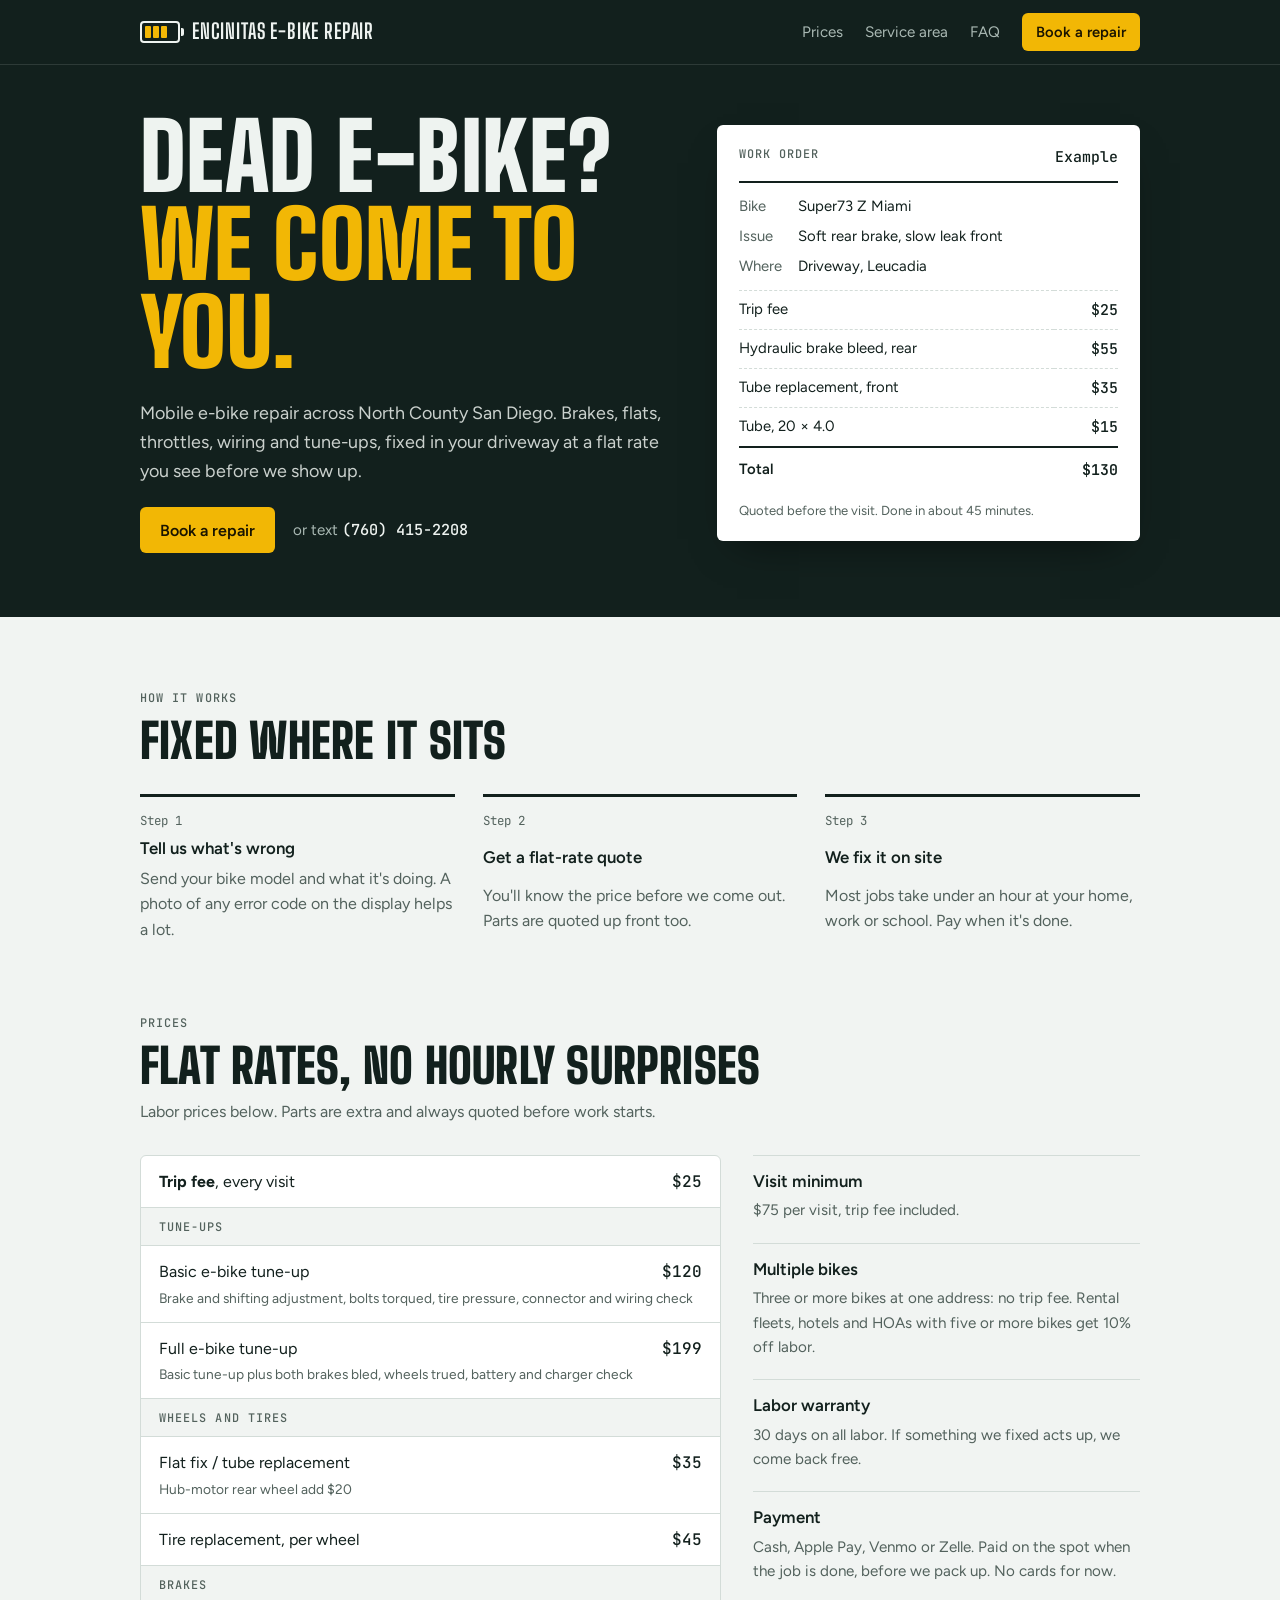
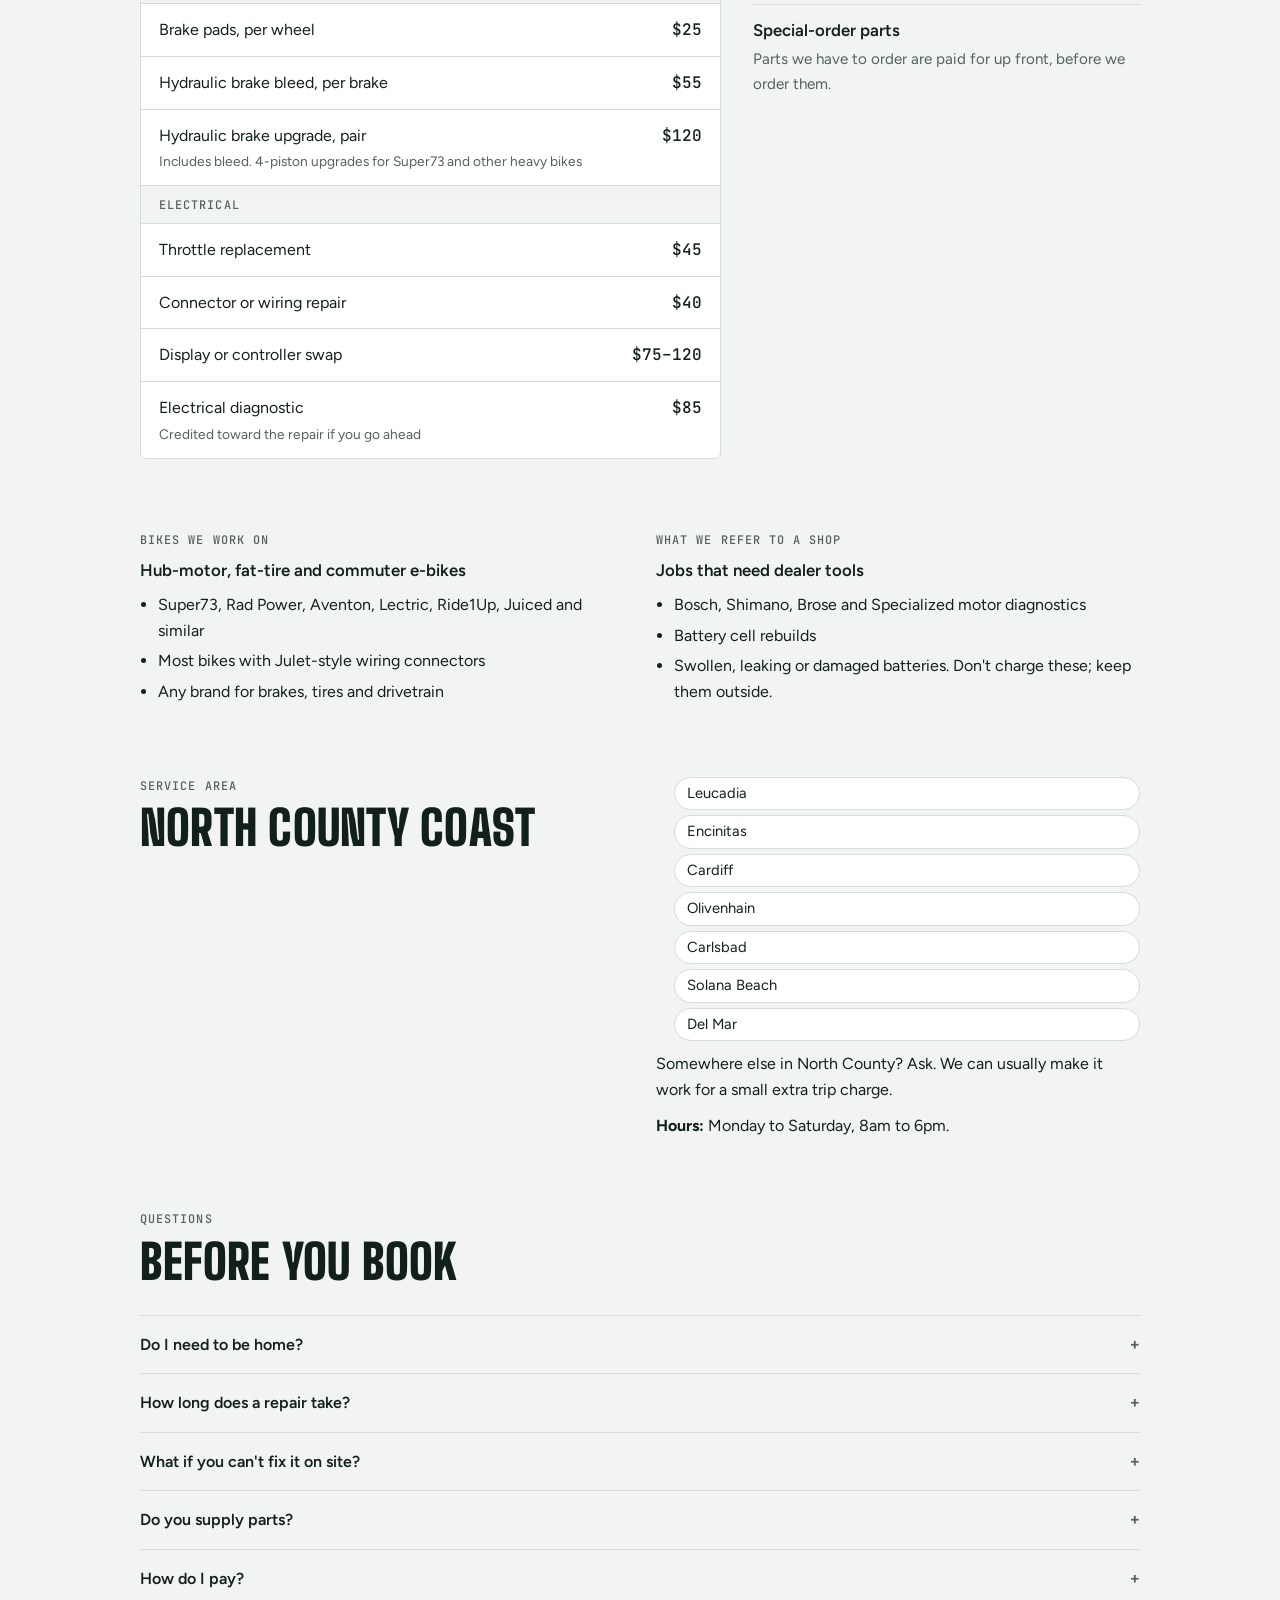
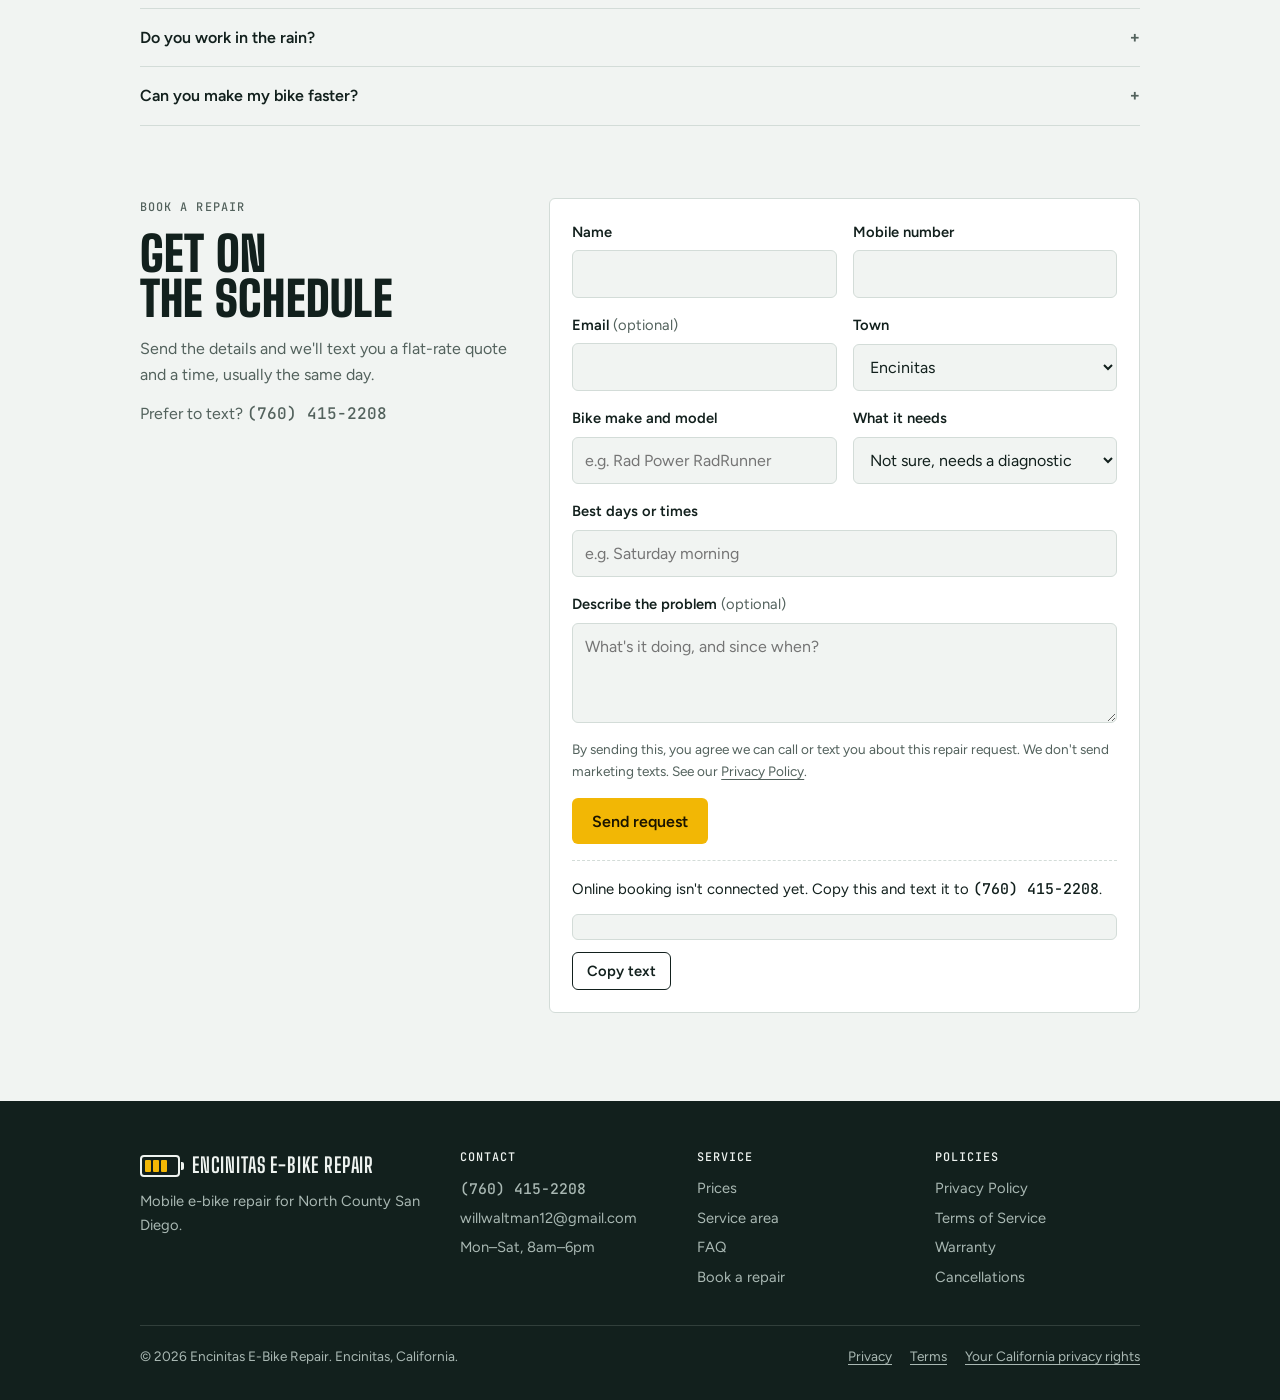
==== index.html @ 7c4ceeca "Add Encinitas E-Bike Repair website Static site: home page with prices, service area, FAQ and bookin" ====
<!doctype html>
<html lang="en">
<head>
<meta charset="utf-8">
<meta name="viewport" content="width=device-width, initial-scale=1, viewport-fit=cover">
<title>Encinitas E-Bike Repair</title>
<meta name="claude:viewport-fit-sides" content="cover">
<meta name="description" content="Mobile e-bike repair in Encinitas, Leucadia, Cardiff, Carlsbad and Solana Beach. Flat-rate brakes, flats, throttles, wiring and tune-ups done at your home.">
<meta property="og:title" content="Encinitas E-Bike Repair">
<meta property="og:description" content="Mobile e-bike repair in North County San Diego. We come to you.">
<meta property="og:type" content="website">
<link rel="icon" href="favicon.svg" type="image/svg+xml">
<link rel="preconnect" href="https://fonts.googleapis.com">
<link rel="preconnect" href="https://fonts.gstatic.com" crossorigin>
<link rel="stylesheet" href="https://fonts.googleapis.com/css2?family=Big+Shoulders+Display:wght@700;900&family=Figtree:wght@400;500;600&family=JetBrains+Mono:wght@500&display=swap">
<link rel="stylesheet" href="styles.css">
<script type="application/ld+json">
{
  "@context": "https://schema.org",
  "@type": "BicycleStore",
  "name": "Encinitas E-Bike Repair",
  "description": "Mobile e-bike repair service",
  "telephone": "+1-760-415-2208",
  "priceRange": "$$",
  "areaServed": ["Encinitas, CA", "Leucadia, CA", "Cardiff, CA", "Carlsbad, CA", "Solana Beach, CA"],
  "openingHours": "Mo-Sa 08:00-18:00"
}
</script>
</head>
<body>
<a class="skip" href="#main">Skip to content</a>

<header class="site-header">
  <div class="wrap">
    <a class="brand" href="index.html"><span class="batt" aria-hidden="true"><i></i><i></i><i></i><i class="off"></i></span>Encinitas E-Bike Repair</a>
    <nav class="nav" aria-label="Main">
      <a href="#prices">Prices</a>
      <a href="#area">Service area</a>
      <a href="#faq">FAQ</a>
      <a class="btn small" href="#book">Book a repair</a>
    </nav>
  </div>
</header>

<main id="main">
  <div class="hero">
    <div class="wrap">
      <div class="hero-copy">
        <h1>Dead e-bike?<br><span>We come to you.</span></h1>
        <p class="lede">Mobile e-bike repair across North County San Diego. Brakes, flats, throttles, wiring and tune-ups, fixed in your driveway at a flat rate you see before we show up.</p>
        <div class="cta-row">
          <a class="btn" href="#book">Book a repair</a>
          <span class="alt">or text <span class="num">(760) 415-2208</span></span>
        </div>
      </div>
      <aside class="ticket" aria-label="Example quote">
        <div class="ticket-head"><span class="eyebrow">Work order</span><span class="num">Example</span></div>
        <dl>
          <dt>Bike</dt><dd>Super73 Z Miami</dd>
          <dt>Issue</dt><dd>Soft rear brake, slow leak front</dd>
          <dt>Where</dt><dd>Driveway, Leucadia</dd>
        </dl>
        <table>
          <tr><td>Trip fee</td><td class="num">$25</td></tr>
          <tr><td>Hydraulic brake bleed, rear</td><td class="num">$55</td></tr>
          <tr><td>Tube replacement, front</td><td class="num">$35</td></tr>
          <tr><td>Tube, 20 × 4.0</td><td class="num">$15</td></tr>
          <tr class="total"><td>Total</td><td class="num">$130</td></tr>
        </table>
        <p class="stamp">Quoted before the visit. Done in about 45 minutes.</p>
      </aside>
    </div>
  </div>

  <section id="how">
    <div class="wrap">
      <div class="section-head"><span class="eyebrow">How it works</span><h2>Fixed where it sits</h2></div>
      <ol class="steps">
        <li><h3>Tell us what's wrong</h3><p>Send your bike model and what it's doing. A photo of any error code on the display helps a lot.</p></li>
        <li><h3>Get a flat-rate quote</h3><p>You'll know the price before we come out. Parts are quoted up front too.</p></li>
        <li><h3>We fix it on site</h3><p>Most jobs take under an hour at your home, work or school. Pay when it's done.</p></li>
      </ol>
    </div>
  </section>

  <section id="prices">
    <div class="wrap">
      <div class="section-head"><span class="eyebrow">Prices</span><h2>Flat rates, no hourly surprises</h2><p>Labor prices below. Parts are extra and always quoted before work starts.</p></div>
      <div class="prices">
        <div class="board">
          <div class="board-row"><span><strong>Trip fee</strong>, every visit</span><span class="num">$25</span></div>
          <div class="board-group eyebrow">Tune-ups</div>
          <div class="board-row"><span>Basic e-bike tune-up</span><span class="num">$120</span><small>Brake and shifting adjustment, bolts torqued, tire pressure, connector and wiring check</small></div>
          <div class="board-row"><span>Full e-bike tune-up</span><span class="num">$199</span><small>Basic tune-up plus both brakes bled, wheels trued, battery and charger check</small></div>
          <div class="board-group eyebrow">Wheels and tires</div>
          <div class="board-row"><span>Flat fix / tube replacement</span><span class="num">$35</span><small>Hub-motor rear wheel add $20</small></div>
          <div class="board-row"><span>Tire replacement, per wheel</span><span class="num">$45</span></div>
          <div class="board-group eyebrow">Brakes</div>
          <div class="board-row"><span>Brake pads, per wheel</span><span class="num">$25</span></div>
          <div class="board-row"><span>Hydraulic brake bleed, per brake</span><span class="num">$55</span></div>
          <div class="board-row"><span>Hydraulic brake upgrade, pair</span><span class="num">$120</span><small>Includes bleed. 4-piston upgrades for Super73 and other heavy bikes</small></div>
          <div class="board-group eyebrow">Electrical</div>
          <div class="board-row"><span>Throttle replacement</span><span class="num">$45</span></div>
          <div class="board-row"><span>Connector or wiring repair</span><span class="num">$40</span></div>
          <div class="board-row"><span>Display or controller swap</span><span class="num">$75–120</span></div>
          <div class="board-row"><span>Electrical diagnostic</span><span class="num">$85</span><small>Credited toward the repair if you go ahead</small></div>
        </div>
        <div class="side-notes">
          <div class="note-block"><h3>Visit minimum</h3><p>$75 per visit, trip fee included.</p></div>
          <div class="note-block"><h3>Multiple bikes</h3><p>Three or more bikes at one address: no trip fee. Rental fleets, hotels and HOAs with five or more bikes get 10% off labor.</p></div>
          <div class="note-block"><h3>Labor warranty</h3><p>30 days on all labor. If something we fixed acts up, we come back free.</p></div>
          <div class="note-block"><h3>Payment</h3><p>Cash, Apple Pay, Venmo or Zelle. Paid on the spot when the job is done, before we pack up. No cards for now.</p></div>
          <div class="note-block"><h3>Special-order parts</h3><p>Parts we have to order are paid for up front, before we order them.</p></div>
        </div>
      </div>
    </div>
  </section>

  <section id="bikes">
    <div class="wrap cols">
      <div>
        <span class="eyebrow">Bikes we work on</span>
        <h3>Hub-motor, fat-tire and commuter e-bikes</h3>
        <ul>
          <li>Super73, Rad Power, Aventon, Lectric, Ride1Up, Juiced and similar</li>
          <li>Most bikes with Julet-style wiring connectors</li>
          <li>Any brand for brakes, tires and drivetrain</li>
        </ul>
      </div>
      <div>
        <span class="eyebrow">What we refer to a shop</span>
        <h3>Jobs that need dealer tools</h3>
        <ul>
          <li>Bosch, Shimano, Brose and Specialized motor diagnostics</li>
          <li>Battery cell rebuilds</li>
          <li>Swollen, leaking or damaged batteries. Don't charge these; keep them outside.</li>
        </ul>
      </div>
    </div>
  </section>

  <section id="area">
    <div class="wrap cols">
      <div>
        <span class="eyebrow">Service area</span>
        <h2>North County coast</h2>
      </div>
      <div>
        <ul class="towns">
          <li>Leucadia</li><li>Encinitas</li><li>Cardiff</li><li>Olivenhain</li><li>Carlsbad</li><li>Solana Beach</li><li>Del Mar</li>
        </ul>
        <p>Somewhere else in North County? Ask. We can usually make it work for a small extra trip charge.</p>
        <p><strong>Hours:</strong> Monday to Saturday, 8am to 6pm.</p>
      </div>
    </div>
  </section>

  <section id="faq">
    <div class="wrap">
      <div class="section-head"><span class="eyebrow">Questions</span><h2>Before you book</h2></div>
      <div class="faq">
        <details><summary>Do I need to be home?</summary><p>Not always. If the bike is somewhere we can reach, like a driveway or side yard, and you've approved the quote, we can do the work and text you when it's done. Unattended repairs are paid up front by Apple Pay, Venmo or Zelle.</p></details>
        <details><summary>How long does a repair take?</summary><p>Most flats, brake jobs and throttle swaps take 20 to 60 minutes. A full tune-up takes about 90 minutes.</p></details>
        <details><summary>What if you can't fix it on site?</summary><p>If a job needs dealer software or a part we don't carry, we'll tell you before charging for labor, and point you to a shop that can help. You'd only pay the trip fee and any diagnostic you approved.</p></details>
        <details><summary>Do you supply parts?</summary><p>Yes. We carry common tubes, pads, throttles, connectors and chains. For anything else we order it, quote it first, and come back to install it.</p></details>
        <details><summary>How do I pay?</summary><p>Cash, Apple Pay, Venmo or Zelle. We don't take credit or debit cards yet. You pay when the job is done and you've seen the bike working. If you won't be home, you pay up front by Apple Pay, Venmo or Zelle.</p></details>
        <details><summary>Do you work in the rain?</summary><p>We need a dry, covered spot like a garage or carport to work on electrical parts. If there isn't one, we'll reschedule at no charge.</p></details>
        <details><summary>Can you make my bike faster?</summary><p>We don't remove speed limiters or set up bikes to go past California's legal e-bike class limits for street riding.</p></details>
      </div>
    </div>
  </section>

  <section id="book">
    <div class="wrap book">
      <div class="book-info">
        <span class="eyebrow">Book a repair</span>
        <h2>Get on the schedule</h2>
        <p>Send the details and we'll text you a flat-rate quote and a time, usually the same day.</p>
        <p>Prefer to text? <span class="num">(760) 415-2208</span></p>
      </div>
      <form id="booking" novalidate>
        <div class="row">
          <div class="field"><label for="name">Name</label><input id="name" name="name" autocomplete="name" required></div>
          <div class="field"><label for="phone">Mobile number</label><input id="phone" name="phone" type="tel" autocomplete="tel" inputmode="tel" required></div>
        </div>
        <div class="row">
          <div class="field"><label for="email">Email <span class="opt">(optional)</span></label><input id="email" name="email" type="email" autocomplete="email"></div>
          <div class="field"><label for="town">Town</label>
            <select id="town" name="town"><option>Leucadia</option><option selected>Encinitas</option><option>Cardiff</option><option>Olivenhain</option><option>Carlsbad</option><option>Solana Beach</option><option>Del Mar</option><option>Somewhere else</option></select>
          </div>
        </div>
        <div class="row">
          <div class="field"><label for="bike">Bike make and model</label><input id="bike" name="bike" placeholder="e.g. Rad Power RadRunner" required></div>
          <div class="field"><label for="job">What it needs</label>
            <select id="job" name="job"><option>Not sure, needs a diagnostic</option><option>Flat tire</option><option>Brakes</option><option>Throttle or display</option><option>Won't power on</option><option>Tune-up</option><option>Brake upgrade</option><option>Something else</option></select>
          </div>
        </div>
        <div class="field"><label for="when">Best days or times</label><input id="when" name="when" placeholder="e.g. Saturday morning"></div>
        <div class="field"><label for="details">Describe the problem <span class="opt">(optional)</span></label><textarea id="details" name="details" placeholder="What's it doing, and since when?"></textarea></div>
        <div class="hp" aria-hidden="true"><label for="company">Leave this empty</label><input id="company" name="_gotcha" tabindex="-1" autocomplete="off"></div>
        <p class="consent">By sending this, you agree we can call or text you about this repair request. We don't send marketing texts. See our <a href="privacy.html">Privacy Policy</a>.</p>
        <p class="form-msg" id="form-msg" role="status" hidden></p>
        <div><button class="btn" type="submit" id="submit">Send request</button></div>
        <div class="fallback" id="fallback" hidden>
          <p class="form-msg">Online booking isn't connected yet. Copy this and text it to <span class="num">(760) 415-2208</span>.</p>
          <pre id="fallback-text"></pre>
          <div><button class="btn ghost small" type="button" id="copy">Copy text</button> <span class="form-msg ok" id="copied" hidden>Copied</span></div>
        </div>
      </form>
    </div>
  </section>
</main>

<footer class="site-footer">
  <div class="wrap">
    <div class="foot-grid">
      <div>
        <a class="brand" href="index.html"><span class="batt" aria-hidden="true"><i></i><i></i><i></i><i class="off"></i></span>Encinitas E-Bike Repair</a>
        <p>Mobile e-bike repair for North County San Diego.</p>
      </div>
      <div>
        <h4>Contact</h4>
        <ul>
          <li class="num">(760) 415-2208</li>
          <li>willwaltman12@gmail.com</li>
          <li>Mon–Sat, 8am–6pm</li>
        </ul>
      </div>
      <div>
        <h4>Service</h4>
        <ul>
          <li><a href="#prices">Prices</a></li>
          <li><a href="#area">Service area</a></li>
          <li><a href="#faq">FAQ</a></li>
          <li><a href="#book">Book a repair</a></li>
        </ul>
      </div>
      <div>
        <h4>Policies</h4>
        <ul>
          <li><a href="privacy.html">Privacy Policy</a></li>
          <li><a href="terms.html">Terms of Service</a></li>
          <li><a href="terms.html#warranty">Warranty</a></li>
          <li><a href="terms.html#cancellations">Cancellations</a></li>
        </ul>
      </div>
    </div>
    <div class="legal-bar">
      <span>© <span id="year">2026</span> Encinitas E-Bike Repair. Encinitas, California.</span>
      <nav aria-label="Legal"><a href="privacy.html">Privacy</a><a href="terms.html">Terms</a><a href="privacy.html#ccpa">Your California privacy rights</a></nav>
    </div>
  </div>
</footer>

<script src="script.js"></script>
</body>
</html>
---- styles.css ----
/* Encinitas E-Bike Repair — site styles
   Layout: single 1040px column; dark header/hero band, then light content sections; legal pages reuse .prose. */
:root {
  --bg: #f1f4f2;
  --surface: #ffffff;
  --ink: #12201d;
  --muted: #53625d;
  --line: #d3dcd8;
  --band: #12201d;
  --band-ink: #eef3f0;
  --band-muted: #a9b8b3;
  --charge: #f2b705;
  --charge-ink: #1a1400;
  --good: #2f8a5b;
  --bad: #b3361f;
  --display: "Big Shoulders Display", "Arial Narrow", Impact, sans-serif;
  --body: "Figtree", system-ui, -apple-system, "Segoe UI", sans-serif;
  --mono: "JetBrains Mono", ui-monospace, Menlo, Consolas, monospace;
  --radius: 6px;
  color-scheme: light;
}
@media (prefers-color-scheme: dark) {
  :root:not([data-theme="light"]) {
    --bg: #0e1715; --surface: #15211e; --ink: #e6eeea; --muted: #9aaba5; --line: #263532;
    --band: #0a110f; --band-ink: #eef3f0; --band-muted: #8fa29c;
    --charge: #f5c228; --charge-ink: #1a1400; --good: #4fb47f; --bad: #e0765f;
    color-scheme: dark;
  }
}
:root[data-theme="dark"] {
  --bg: #0e1715; --surface: #15211e; --ink: #e6eeea; --muted: #9aaba5; --line: #263532;
  --band: #0a110f; --band-ink: #eef3f0; --band-muted: #8fa29c;
  --charge: #f5c228; --charge-ink: #1a1400; --good: #4fb47f; --bad: #e0765f;
  color-scheme: dark;
}

*, *::before, *::after { box-sizing: border-box; }
html { scroll-behavior: smooth; }
body { margin: 0; background: var(--bg); color: var(--ink); font-family: var(--body); font-size: 16px; line-height: 1.6; -webkit-font-smoothing: antialiased; }
img, svg { max-width: 100%; }
a { color: inherit; text-underline-offset: 3px; }
:focus-visible { outline: 3px solid var(--charge); outline-offset: 2px; }
.wrap { max-width: 1040px; margin: 0 auto; padding-left: max(20px, env(safe-area-inset-left, 0px)); padding-right: max(20px, env(safe-area-inset-right, 0px)); }
.skip { position: absolute; left: -999px; top: 8px; background: var(--charge); color: var(--charge-ink); padding: 8px 12px; z-index: 50; }
.skip:focus { left: 12px; }

h1, h2 { font-family: var(--display); font-weight: 900; text-transform: uppercase; letter-spacing: 0.005em; line-height: 0.95; text-wrap: balance; margin: 0; }
h2 { font-size: clamp(2.1rem, 5.5vw, 3rem); }
h3 { margin: 0; font-size: 1.05rem; font-weight: 600; line-height: 1.35; }
p { margin: 0; }
.eyebrow { font-family: var(--mono); font-size: 0.74rem; font-weight: 500; letter-spacing: 0.09em; text-transform: uppercase; color: var(--muted); }
.num { font-family: var(--mono); font-variant-numeric: tabular-nums; font-weight: 500; }

/* Header */
body::before { content: ""; position: fixed; inset: 0 0 auto; height: env(safe-area-inset-top, 0px); z-index: 30; background: var(--band); }
.site-header { position: sticky; top: env(safe-area-inset-top, 0px); z-index: 20; background: var(--band); color: var(--band-ink); border-bottom: 1px solid color-mix(in srgb, var(--band-ink) 12%, transparent); }
.site-header .wrap { display: flex; align-items: center; justify-content: space-between; gap: 16px; min-height: 64px; }
.brand { display: inline-flex; align-items: center; gap: 12px; font-family: var(--display); font-weight: 700; font-size: 1.3rem; text-transform: uppercase; letter-spacing: 0.04em; text-decoration: none; white-space: nowrap; }
.batt { display: inline-flex; gap: 2px; padding: 3px; border: 2px solid currentColor; border-radius: 4px; position: relative; }
.batt::after { content: ""; position: absolute; right: -6px; top: 50%; width: 3px; height: 8px; transform: translateY(-50%); background: currentColor; border-radius: 0 2px 2px 0; }
.batt i { width: 6px; height: 12px; background: var(--charge); border-radius: 1px; }
.batt i.off { background: transparent; }
.nav { display: flex; align-items: center; gap: 22px; font-size: 0.95rem; }
.nav a { text-decoration: none; color: var(--band-muted); }
.nav a:hover { color: var(--band-ink); }
.nav .btn { color: var(--charge-ink); }
@media (max-width: 720px) { .nav a:not(.btn) { display: none; } }
/* Longer business name: shrink the header on narrow phones so brand and button share one row */
@media (max-width: 420px) { .brand { font-size: 1.1rem; gap: 10px; } }
@media (max-width: 360px) { .site-header .wrap { gap: 10px; padding-left: max(16px, env(safe-area-inset-left, 0px)); padding-right: max(16px, env(safe-area-inset-right, 0px)); } .brand { font-size: 1rem; } .nav .btn.small { padding: 0 10px; font-size: 0.85rem; } }

.btn { display: inline-flex; align-items: center; justify-content: center; gap: 8px; min-height: 46px; padding: 0 20px; border: 0; border-radius: var(--radius); background: var(--charge); color: var(--charge-ink); font: 600 1rem var(--body); text-decoration: none; cursor: pointer; white-space: nowrap; }
.btn:hover { filter: brightness(1.06); }
.btn.small { min-height: 38px; padding: 0 14px; font-size: 0.92rem; }
.btn.ghost { background: transparent; color: inherit; border: 1.5px solid currentColor; }
.btn[disabled] { opacity: 0.6; cursor: progress; }

/* Hero */
.hero { background: var(--band); color: var(--band-ink); }
.hero .wrap { padding-block: 48px 64px; display: grid; grid-template-columns: minmax(0, 1.25fr) minmax(0, 1fr); gap: 48px; align-items: center; }
@media (max-width: 860px) { .hero .wrap { grid-template-columns: 1fr; gap: 36px; } }
.hero-copy { display: grid; gap: 22px; min-width: 0; }
.hero h1 { font-size: clamp(3rem, 9vw, 5.8rem); }
.hero h1 span { color: var(--charge); }
.lede { font-size: 1.12rem; max-width: 33em; color: color-mix(in srgb, var(--band-ink) 84%, transparent); }
.cta-row { display: flex; flex-wrap: wrap; align-items: center; gap: 12px 18px; }
.hero .alt { color: var(--band-muted); font-size: 0.95rem; }
.hero .alt .num { color: var(--band-ink); }

/* Work order (hero sample quote) */
.ticket { background: var(--surface); color: var(--ink); border-radius: var(--radius); padding: 20px 22px; font-size: 0.93rem; box-shadow: 0 18px 40px -20px rgba(0,0,0,0.6); min-width: 0; }
.ticket-head { display: flex; justify-content: space-between; gap: 12px; padding-bottom: 12px; border-bottom: 2px solid var(--ink); }
.ticket dl { margin: 12px 0; display: grid; grid-template-columns: auto 1fr; gap: 6px 16px; }
.ticket dt { color: var(--muted); }
.ticket dd { margin: 0; }
.ticket table { width: 100%; border-collapse: collapse; }
.ticket td { padding: 7px 0; border-top: 1px dashed var(--line); }
.ticket td:last-child { text-align: right; }
.ticket tr.total td { border-top: 2px solid var(--ink); font-weight: 600; padding-top: 10px; }
.ticket .stamp { margin-top: 12px; color: var(--muted); font-size: 0.82rem; }

/* Sections */
section { padding-block: 72px 0; scroll-margin-top: 72px; }
.section-head { display: grid; gap: 10px; margin-bottom: 30px; max-width: 46em; }
.section-head p { color: var(--muted); }

.steps { list-style: none; margin: 0; padding: 0; display: grid; grid-template-columns: repeat(3, minmax(0, 1fr)); gap: 28px; counter-reset: step; }
@media (max-width: 760px) { .steps { grid-template-columns: 1fr; } }
.steps li { display: grid; gap: 6px; border-top: 3px solid var(--ink); padding-top: 14px; counter-increment: step; }
.steps li::before { content: "Step " counter(step); font-family: var(--mono); font-size: 0.78rem; color: var(--muted); }
.steps p { color: var(--muted); }

/* Price board */
.prices { display: grid; grid-template-columns: minmax(0, 1.5fr) minmax(0, 1fr); gap: 32px; align-items: start; }
@media (max-width: 860px) { .prices { grid-template-columns: 1fr; } }
.board { background: var(--surface); border: 1px solid var(--line); border-radius: var(--radius); }
.board-row { display: grid; grid-template-columns: 1fr auto; gap: 2px 16px; padding: 13px 18px; border-bottom: 1px solid var(--line); }
.board-row:last-child { border-bottom: 0; }
.board-row .num { text-align: right; white-space: nowrap; }
.board-row small { grid-column: 1 / -1; color: var(--muted); font-size: 0.86rem; }
.board-group { padding: 10px 18px 8px; border-bottom: 1px solid var(--line); background: var(--bg); }
.side-notes { display: grid; gap: 20px; }
.note-block { display: grid; gap: 6px; padding-top: 14px; border-top: 1px solid var(--line); }
.note-block p, .note-block li { color: var(--muted); font-size: 0.95rem; }
.note-block ul { margin: 0; padding-left: 1.1em; display: grid; gap: 4px; }

.cols { display: grid; grid-template-columns: repeat(2, minmax(0, 1fr)); gap: 32px; }
@media (max-width: 760px) { .cols { grid-template-columns: 1fr; } }
.cols > div { display: grid; gap: 10px; align-content: start; min-width: 0; }
.cols ul { margin: 0; padding-left: 1.1em; display: grid; gap: 5px; }
.towns { display: flex; flex-wrap: wrap; gap: 8px; list-style: none; padding: 0; margin: 0; }
.towns li { padding: 4px 12px; border: 1px solid var(--line); border-radius: 99px; font-size: 0.92rem; background: var(--surface); }

/* FAQ */
.faq { border-top: 1px solid var(--line); }
.faq details { border-bottom: 1px solid var(--line); }
.faq summary { cursor: pointer; list-style: none; padding: 16px 0; font-weight: 600; display: flex; justify-content: space-between; gap: 16px; }
.faq summary::-webkit-details-marker { display: none; }
.faq summary::after { content: "+"; font-family: var(--mono); color: var(--muted); }
.faq details[open] summary::after { content: "–"; }
.faq details p { padding: 0 0 18px; color: var(--muted); max-width: 46em; }

/* Booking form */
.book { display: grid; grid-template-columns: minmax(0, 1fr) minmax(0, 1.6fr); gap: 40px; align-items: start; }
@media (max-width: 860px) { .book { grid-template-columns: 1fr; } }
.book-info { display: grid; gap: 14px; }
.book-info p { color: var(--muted); }
form { display: grid; gap: 16px; background: var(--surface); border: 1px solid var(--line); border-radius: var(--radius); padding: 22px; min-width: 0; }
.row { display: grid; grid-template-columns: repeat(2, minmax(0, 1fr)); gap: 16px; }
@media (max-width: 560px) { .row { grid-template-columns: 1fr; } }
.field { display: grid; gap: 6px; min-width: 0; }
label { font-weight: 600; font-size: 0.92rem; }
.opt { font-weight: 400; color: var(--muted); }
input, select, textarea { width: 100%; font: inherit; color: var(--ink); background: var(--bg); border: 1px solid var(--line); border-radius: var(--radius); padding: 10px 12px; min-height: 46px; }
textarea { min-height: 100px; resize: vertical; }
input:focus, select:focus, textarea:focus { border-color: var(--ink); outline: none; box-shadow: 0 0 0 3px color-mix(in srgb, var(--charge) 55%, transparent); }
.hp { position: absolute; left: -9999px; width: 1px; height: 1px; overflow: hidden; }
.consent { font-size: 0.85rem; color: var(--muted); }
.form-msg { font-size: 0.93rem; }
.form-msg.err { color: var(--bad); }
.form-msg.ok { color: var(--good); font-weight: 600; }
.fallback { display: grid; gap: 12px; border-top: 1px dashed var(--line); padding-top: 16px; }
.fallback pre { margin: 0; white-space: pre-wrap; word-break: break-word; font: 0.88rem/1.5 var(--mono); background: var(--bg); border: 1px solid var(--line); border-radius: var(--radius); padding: 12px; }

/* Footer */
.site-footer { margin-top: 88px; background: var(--band); color: var(--band-muted); font-size: 0.92rem; }
.site-footer .wrap { padding-block: 48px 32px; display: grid; gap: 36px; }
.foot-grid { display: grid; grid-template-columns: 1.4fr repeat(3, minmax(0, 1fr)); gap: 32px; }
@media (max-width: 860px) { .foot-grid { grid-template-columns: repeat(2, minmax(0, 1fr)); } }
@media (max-width: 480px) { .foot-grid { grid-template-columns: 1fr; } }
.foot-grid > div { display: grid; gap: 8px; align-content: start; min-width: 0; }
.foot-grid h4 { margin: 0 0 4px; font: 500 0.74rem var(--mono); letter-spacing: 0.09em; text-transform: uppercase; color: var(--band-ink); }
.foot-grid ul { list-style: none; margin: 0; padding: 0; display: grid; gap: 6px; }
.foot-grid a { text-decoration: none; }
.foot-grid a:hover { color: var(--band-ink); text-decoration: underline; }
.site-footer .brand { color: var(--band-ink); }
.legal-bar { display: flex; flex-wrap: wrap; justify-content: space-between; gap: 10px 24px; padding-top: 20px; border-top: 1px solid color-mix(in srgb, var(--band-ink) 14%, transparent); font-size: 0.85rem; }
.legal-bar nav { display: flex; flex-wrap: wrap; gap: 6px 18px; }

/* Legal pages */
.prose { max-width: 44em; padding-block: 48px 0; }
.prose h1 { font-size: clamp(2.4rem, 7vw, 3.6rem); margin-bottom: 10px; }
.prose .updated { color: var(--muted); font-size: 0.92rem; margin-bottom: 28px; }
.prose h2 { font-family: var(--body); text-transform: none; font-size: 1.2rem; font-weight: 600; line-height: 1.3; margin: 32px 0 10px; }
.prose p, .prose li { color: color-mix(in srgb, var(--ink) 86%, var(--muted)); }
.prose p + p { margin-top: 12px; }
.prose ul { padding-left: 1.2em; display: grid; gap: 6px; margin: 10px 0; }
.prose table { width: 100%; border-collapse: collapse; margin: 12px 0; font-size: 0.94rem; }
.prose th, .prose td { text-align: left; padding: 9px 10px; border-bottom: 1px solid var(--line); vertical-align: top; }
.prose th { font-weight: 600; }
.table-scroll { overflow-x: auto; }
.back { display: inline-block; margin-top: 8px; font-size: 0.92rem; color: var(--muted); }

@media (prefers-reduced-motion: reduce) { html { scroll-behavior: auto; } * { transition: none !important; animation: none !important; } }
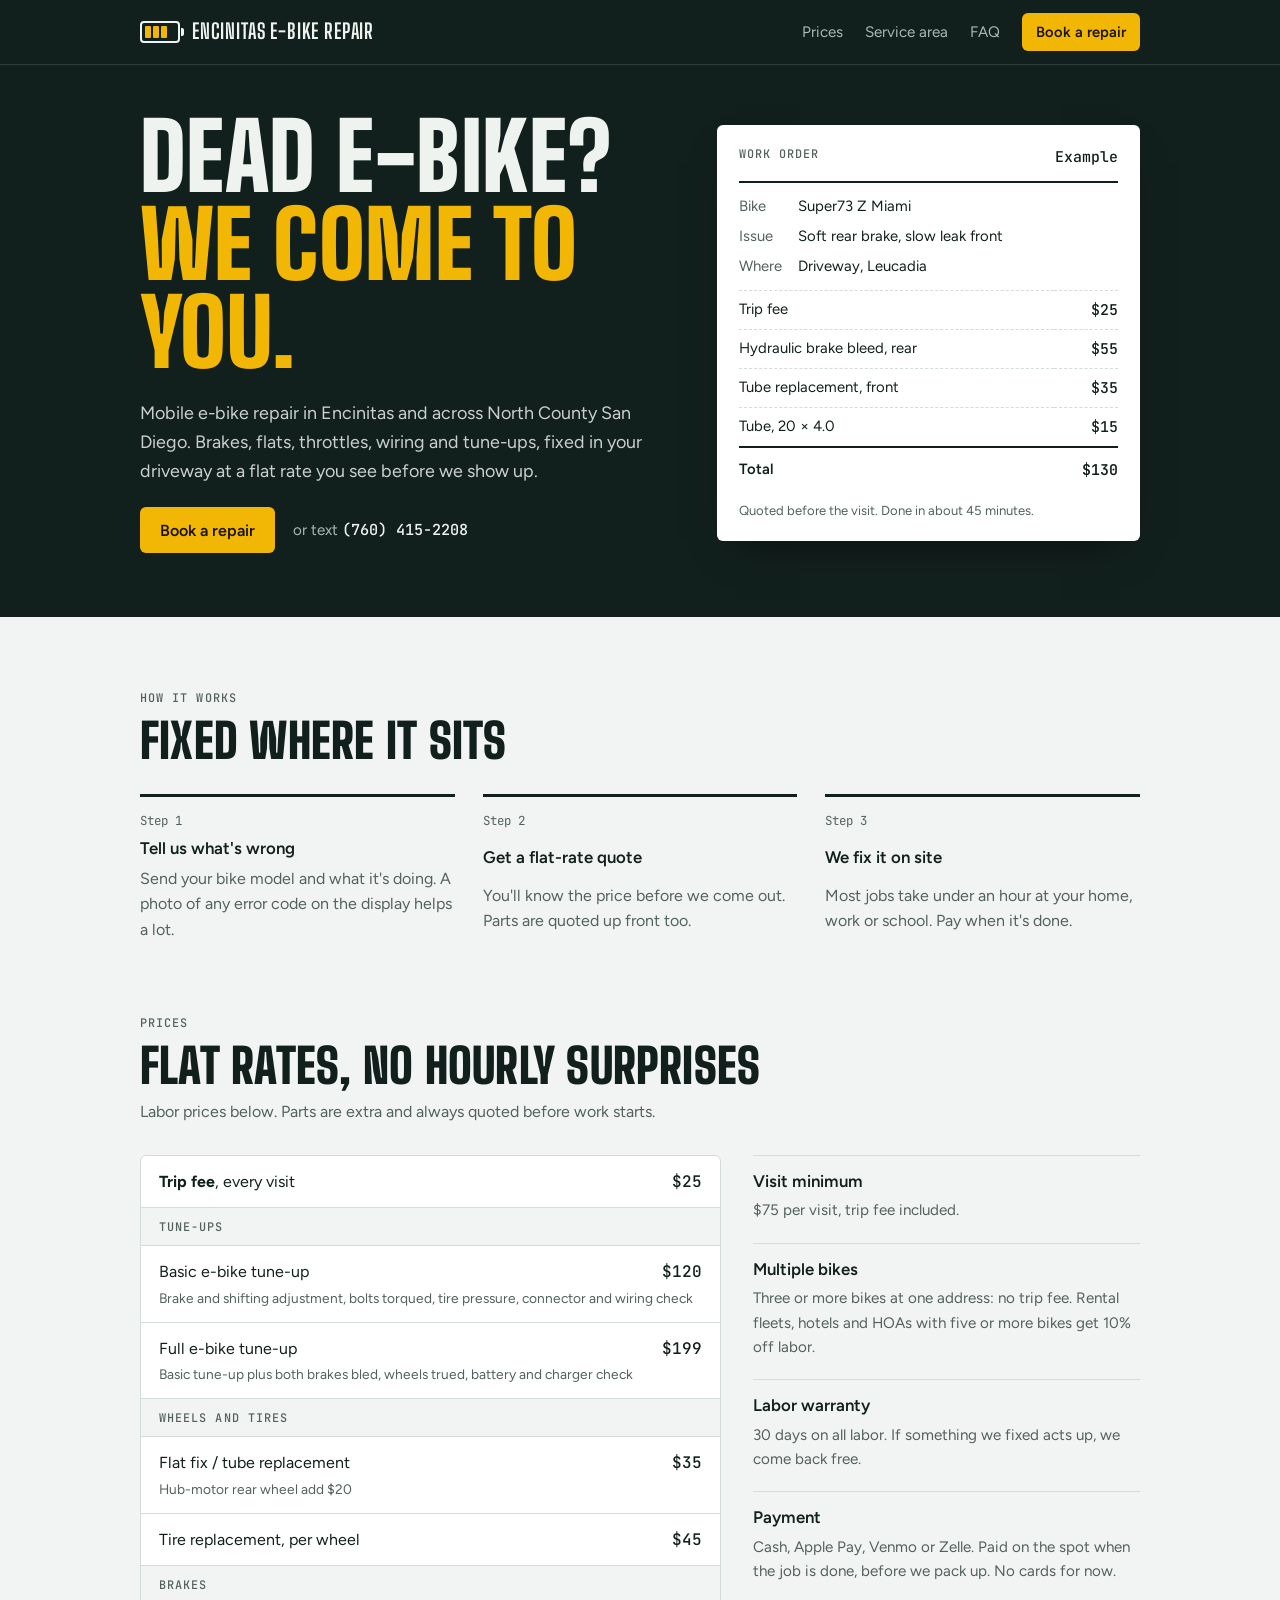
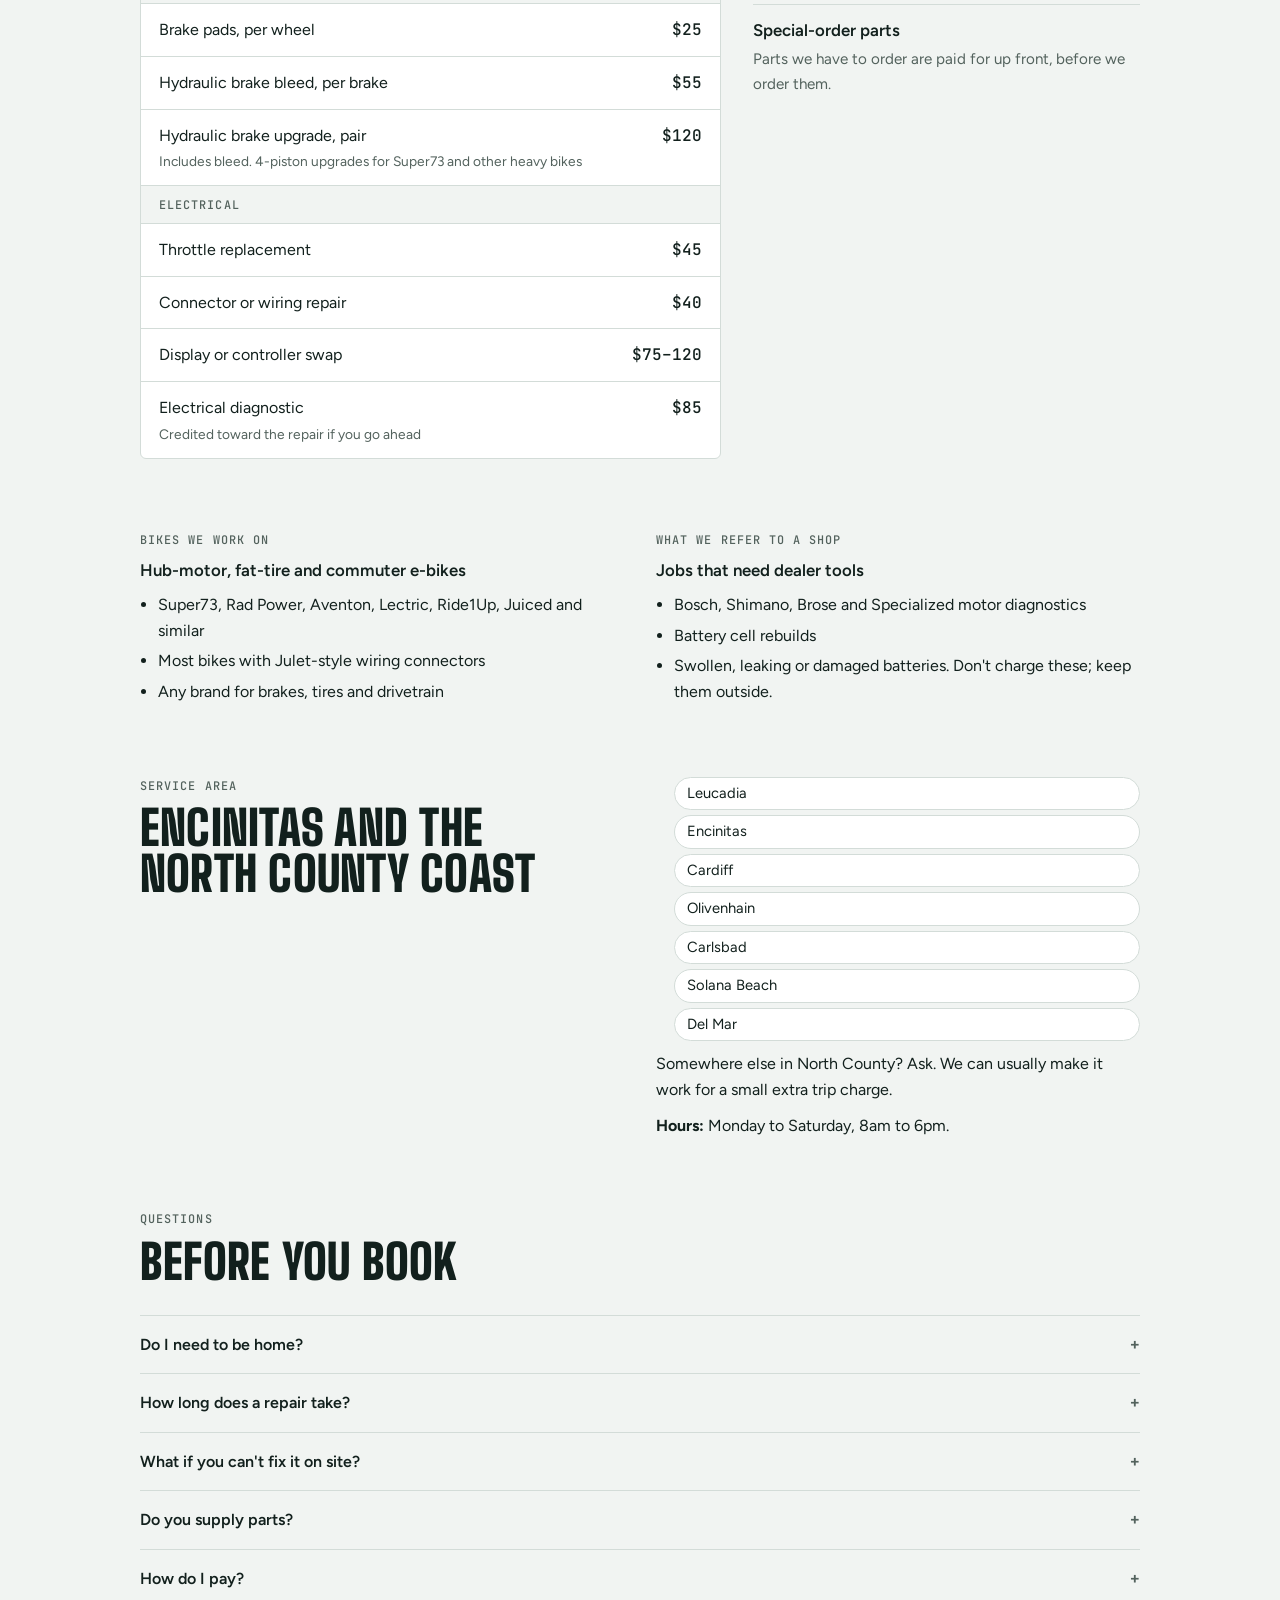
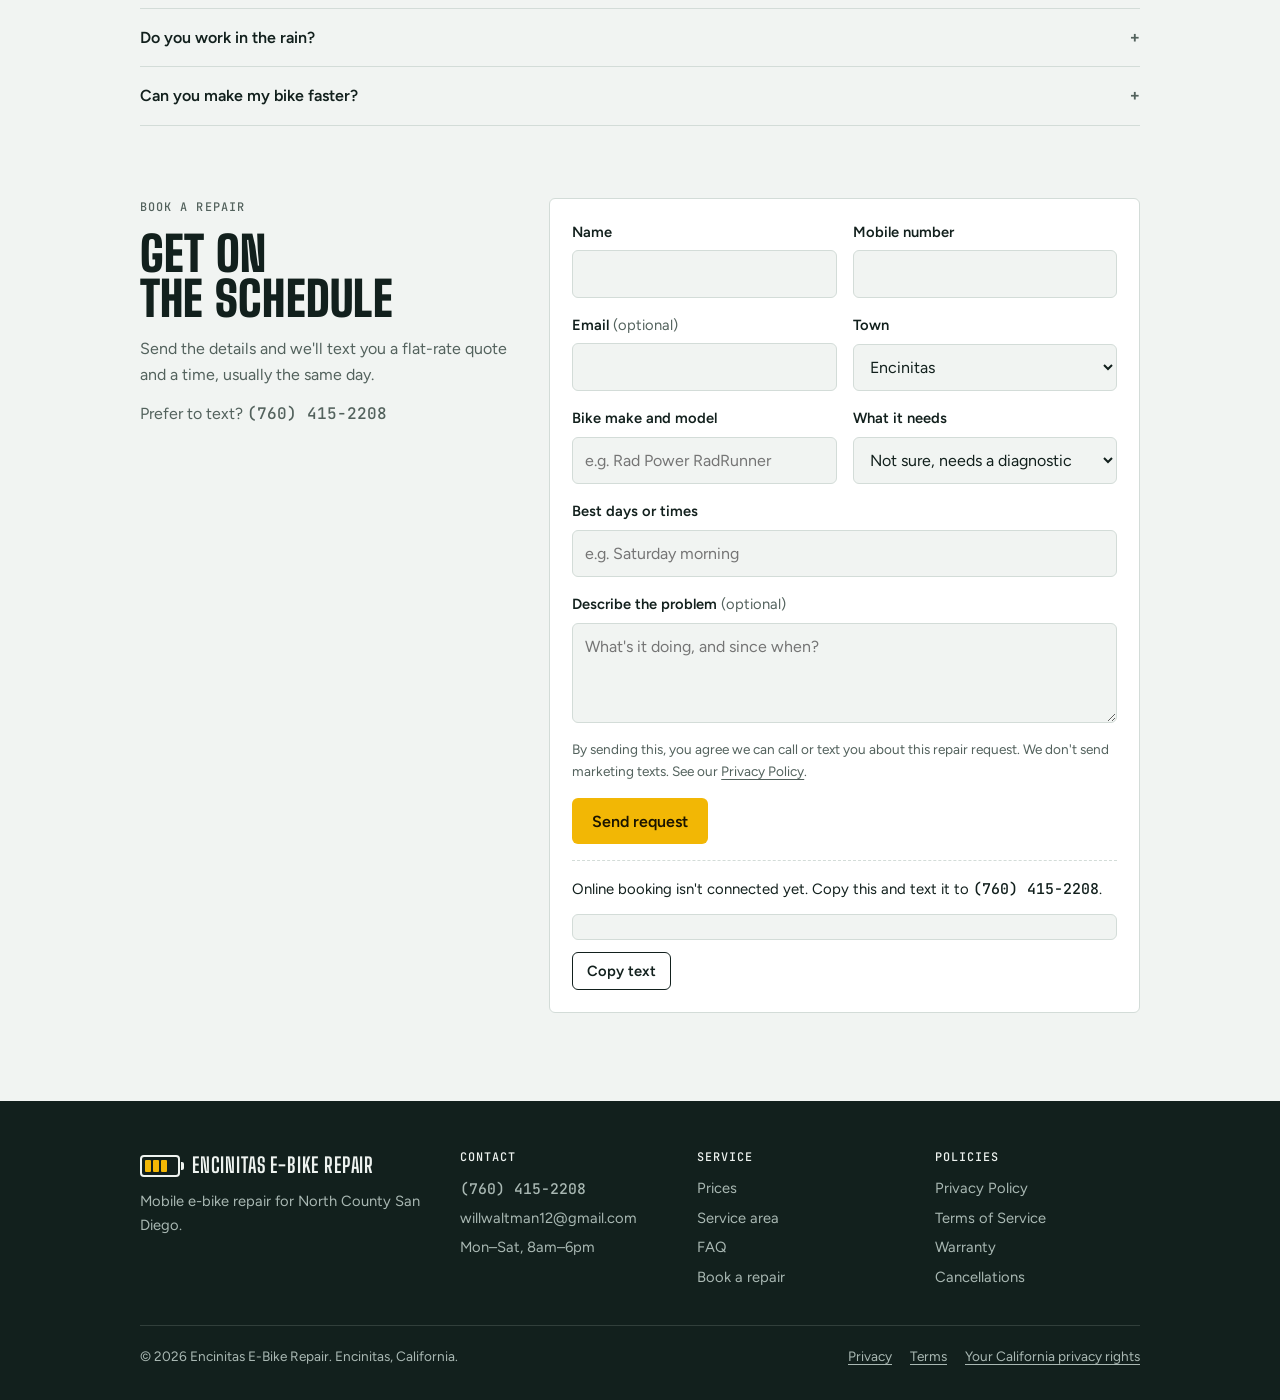
==== commit e2514673: "Improve search visibility - Keyword title, canonical URLs, Open Graph/Twitter tags and share image -" ====
--- a/index.html
+++ b/index.html
@@ -3,27 +3,200 @@
 <head>
 <meta charset="utf-8">
 <meta name="viewport" content="width=device-width, initial-scale=1, viewport-fit=cover">
-<title>Encinitas E-Bike Repair</title>
+<title>Mobile E-Bike Repair in Encinitas | Encinitas E-Bike Repair</title>
 <meta name="claude:viewport-fit-sides" content="cover">
-<meta name="description" content="Mobile e-bike repair in Encinitas, Leucadia, Cardiff, Carlsbad and Solana Beach. Flat-rate brakes, flats, throttles, wiring and tune-ups done at your home.">
-<meta property="og:title" content="Encinitas E-Bike Repair">
-<meta property="og:description" content="Mobile e-bike repair in North County San Diego. We come to you.">
+<meta name="description" content="Mobile e-bike repair in Encinitas, Leucadia, Cardiff, Carlsbad and Solana Beach. We come to you: flat-rate brakes, flats, throttles, wiring and tune-ups.">
+<meta property="og:title" content="Mobile E-Bike Repair in Encinitas | Encinitas E-Bike Repair">
+<meta property="og:description" content="Mobile e-bike repair in Encinitas and North County San Diego. We come to you.">
+<link rel="canonical" href="https://encinitasebikerepair.com/">
+<meta property="og:site_name" content="Encinitas E-Bike Repair">
+<meta property="og:url" content="https://encinitasebikerepair.com/">
+<meta property="og:image" content="https://encinitasebikerepair.com/og-image.png">
+<meta property="og:image:width" content="1200">
+<meta property="og:image:height" content="630">
+<meta property="og:locale" content="en_US">
+<meta name="twitter:card" content="summary_large_image">
+<meta name="twitter:title" content="Mobile E-Bike Repair in Encinitas | Encinitas E-Bike Repair">
+<meta name="twitter:description" content="Mobile e-bike repair in Encinitas and North County San Diego. We come to you.">
+<meta name="twitter:image" content="https://encinitasebikerepair.com/og-image.png">
+<meta name="theme-color" content="#12201d">
+<link rel="apple-touch-icon" href="apple-touch-icon.png">
 <meta property="og:type" content="website">
 <link rel="icon" href="favicon.svg" type="image/svg+xml">
 <link rel="preconnect" href="https://fonts.googleapis.com">
 <link rel="preconnect" href="https://fonts.gstatic.com" crossorigin>
-<link rel="stylesheet" href="https://fonts.googleapis.com/css2?family=Big+Shoulders+Display:wght@700;900&family=Figtree:wght@400;500;600&family=JetBrains+Mono:wght@500&display=swap">
+<link rel="preload" as="style" href="https://fonts.googleapis.com/css2?family=Big+Shoulders+Display:wght@700;900&family=Figtree:wght@400;500;600&family=JetBrains+Mono:wght@500&display=swap">
+<link rel="stylesheet" href="https://fonts.googleapis.com/css2?family=Big+Shoulders+Display:wght@700;900&family=Figtree:wght@400;500;600&family=JetBrains+Mono:wght@500&display=swap" media="print" onload="this.media='all'">
+<noscript><link rel="stylesheet" href="https://fonts.googleapis.com/css2?family=Big+Shoulders+Display:wght@700;900&family=Figtree:wght@400;500;600&family=JetBrains+Mono:wght@500&display=swap"></noscript>
 <link rel="stylesheet" href="styles.css">
 <script type="application/ld+json">
 {
   "@context": "https://schema.org",
   "@type": "BicycleStore",
+  "@id": "https://encinitasebikerepair.com/#business",
   "name": "Encinitas E-Bike Repair",
-  "description": "Mobile e-bike repair service",
+  "description": "Mobile e-bike repair in Encinitas and North County San Diego. Flat-rate brakes, flats, throttles, wiring and tune-ups, done at your home.",
+  "url": "https://encinitasebikerepair.com/",
   "telephone": "+1-760-415-2208",
+  "email": "willwaltman12@gmail.com",
+  "image": "https://encinitasebikerepair.com/og-image.png",
+  "logo": "https://encinitasebikerepair.com/apple-touch-icon.png",
   "priceRange": "$$",
-  "areaServed": ["Encinitas, CA", "Leucadia, CA", "Cardiff, CA", "Carlsbad, CA", "Solana Beach, CA"],
-  "openingHours": "Mo-Sa 08:00-18:00"
+  "paymentAccepted": "Cash, Apple Pay, Venmo, Zelle",
+  "currenciesAccepted": "USD",
+  "address": {
+    "@type": "PostalAddress",
+    "addressLocality": "Encinitas",
+    "addressRegion": "CA",
+    "postalCode": "92024",
+    "addressCountry": "US"
+  },
+  "geo": {
+    "@type": "GeoCoordinates",
+    "latitude": 33.0369,
+    "longitude": -117.292
+  },
+  "areaServed": [
+    {
+      "@type": "City",
+      "name": "Encinitas"
+    },
+    {
+      "@type": "City",
+      "name": "Leucadia"
+    },
+    {
+      "@type": "City",
+      "name": "Cardiff-by-the-Sea"
+    },
+    {
+      "@type": "City",
+      "name": "Olivenhain"
+    },
+    {
+      "@type": "City",
+      "name": "Carlsbad"
+    },
+    {
+      "@type": "City",
+      "name": "Solana Beach"
+    },
+    {
+      "@type": "City",
+      "name": "Del Mar"
+    }
+  ],
+  "openingHoursSpecification": [
+    {
+      "@type": "OpeningHoursSpecification",
+      "dayOfWeek": [
+        "Monday",
+        "Tuesday",
+        "Wednesday",
+        "Thursday",
+        "Friday",
+        "Saturday"
+      ],
+      "opens": "08:00",
+      "closes": "18:00"
+    }
+  ],
+  "hasOfferCatalog": {
+    "@type": "OfferCatalog",
+    "name": "E-bike repair services",
+    "itemListElement": [
+      {
+        "@type": "Offer",
+        "itemOffered": {
+          "@type": "Service",
+          "name": "Basic e-bike tune-up"
+        },
+        "price": "120",
+        "priceCurrency": "USD"
+      },
+      {
+        "@type": "Offer",
+        "itemOffered": {
+          "@type": "Service",
+          "name": "Full e-bike tune-up"
+        },
+        "price": "199",
+        "priceCurrency": "USD"
+      },
+      {
+        "@type": "Offer",
+        "itemOffered": {
+          "@type": "Service",
+          "name": "Flat fix / tube replacement"
+        },
+        "price": "35",
+        "priceCurrency": "USD"
+      },
+      {
+        "@type": "Offer",
+        "itemOffered": {
+          "@type": "Service",
+          "name": "Tire replacement, per wheel"
+        },
+        "price": "45",
+        "priceCurrency": "USD"
+      },
+      {
+        "@type": "Offer",
+        "itemOffered": {
+          "@type": "Service",
+          "name": "Brake pads, per wheel"
+        },
+        "price": "25",
+        "priceCurrency": "USD"
+      },
+      {
+        "@type": "Offer",
+        "itemOffered": {
+          "@type": "Service",
+          "name": "Hydraulic brake bleed, per brake"
+        },
+        "price": "55",
+        "priceCurrency": "USD"
+      },
+      {
+        "@type": "Offer",
+        "itemOffered": {
+          "@type": "Service",
+          "name": "Hydraulic brake upgrade, pair"
+        },
+        "price": "120",
+        "priceCurrency": "USD"
+      },
+      {
+        "@type": "Offer",
+        "itemOffered": {
+          "@type": "Service",
+          "name": "Throttle replacement"
+        },
+        "price": "45",
+        "priceCurrency": "USD"
+      },
+      {
+        "@type": "Offer",
+        "itemOffered": {
+          "@type": "Service",
+          "name": "Connector or wiring repair"
+        },
+        "price": "40",
+        "priceCurrency": "USD"
+      },
+      {
+        "@type": "Offer",
+        "itemOffered": {
+          "@type": "Service",
+          "name": "Electrical diagnostic"
+        },
+        "price": "85",
+        "priceCurrency": "USD"
+      }
+    ]
+  }
 }
 </script>
 </head>
@@ -47,7 +220,7 @@
     <div class="wrap">
       <div class="hero-copy">
         <h1>Dead e-bike?<br><span>We come to you.</span></h1>
-        <p class="lede">Mobile e-bike repair across North County San Diego. Brakes, flats, throttles, wiring and tune-ups, fixed in your driveway at a flat rate you see before we show up.</p>
+        <p class="lede">Mobile e-bike repair in Encinitas and across North County San Diego. Brakes, flats, throttles, wiring and tune-ups, fixed in your driveway at a flat rate you see before we show up.</p>
         <div class="cta-row">
           <a class="btn" href="#book">Book a repair</a>
           <span class="alt">or text <span class="num">(760) 415-2208</span></span>
@@ -143,7 +316,7 @@
     <div class="wrap cols">
       <div>
         <span class="eyebrow">Service area</span>
-        <h2>North County coast</h2>
+        <h2>Encinitas and the North County coast</h2>
       </div>
       <div>
         <ul class="towns">
@@ -219,7 +392,7 @@
         <p>Mobile e-bike repair for North County San Diego.</p>
       </div>
       <div>
-        <h4>Contact</h4>
+        <h3>Contact</h3>
         <ul>
           <li class="num">(760) 415-2208</li>
           <li>willwaltman12@gmail.com</li>
@@ -227,7 +400,7 @@
         </ul>
       </div>
       <div>
-        <h4>Service</h4>
+        <h3>Service</h3>
         <ul>
           <li><a href="#prices">Prices</a></li>
           <li><a href="#area">Service area</a></li>
@@ -236,7 +409,7 @@
         </ul>
       </div>
       <div>
-        <h4>Policies</h4>
+        <h3>Policies</h3>
         <ul>
           <li><a href="privacy.html">Privacy Policy</a></li>
           <li><a href="terms.html">Terms of Service</a></li>
--- a/styles.css
+++ b/styles.css
@@ -169,7 +169,7 @@
 @media (max-width: 860px) { .foot-grid { grid-template-columns: repeat(2, minmax(0, 1fr)); } }
 @media (max-width: 480px) { .foot-grid { grid-template-columns: 1fr; } }
 .foot-grid > div { display: grid; gap: 8px; align-content: start; min-width: 0; }
-.foot-grid h4 { margin: 0 0 4px; font: 500 0.74rem var(--mono); letter-spacing: 0.09em; text-transform: uppercase; color: var(--band-ink); }
+.foot-grid h3 { margin: 0 0 4px; font: 500 0.74rem var(--mono); letter-spacing: 0.09em; text-transform: uppercase; color: var(--band-ink); }
 .foot-grid ul { list-style: none; margin: 0; padding: 0; display: grid; gap: 6px; }
 .foot-grid a { text-decoration: none; }
 .foot-grid a:hover { color: var(--band-ink); text-decoration: underline; }
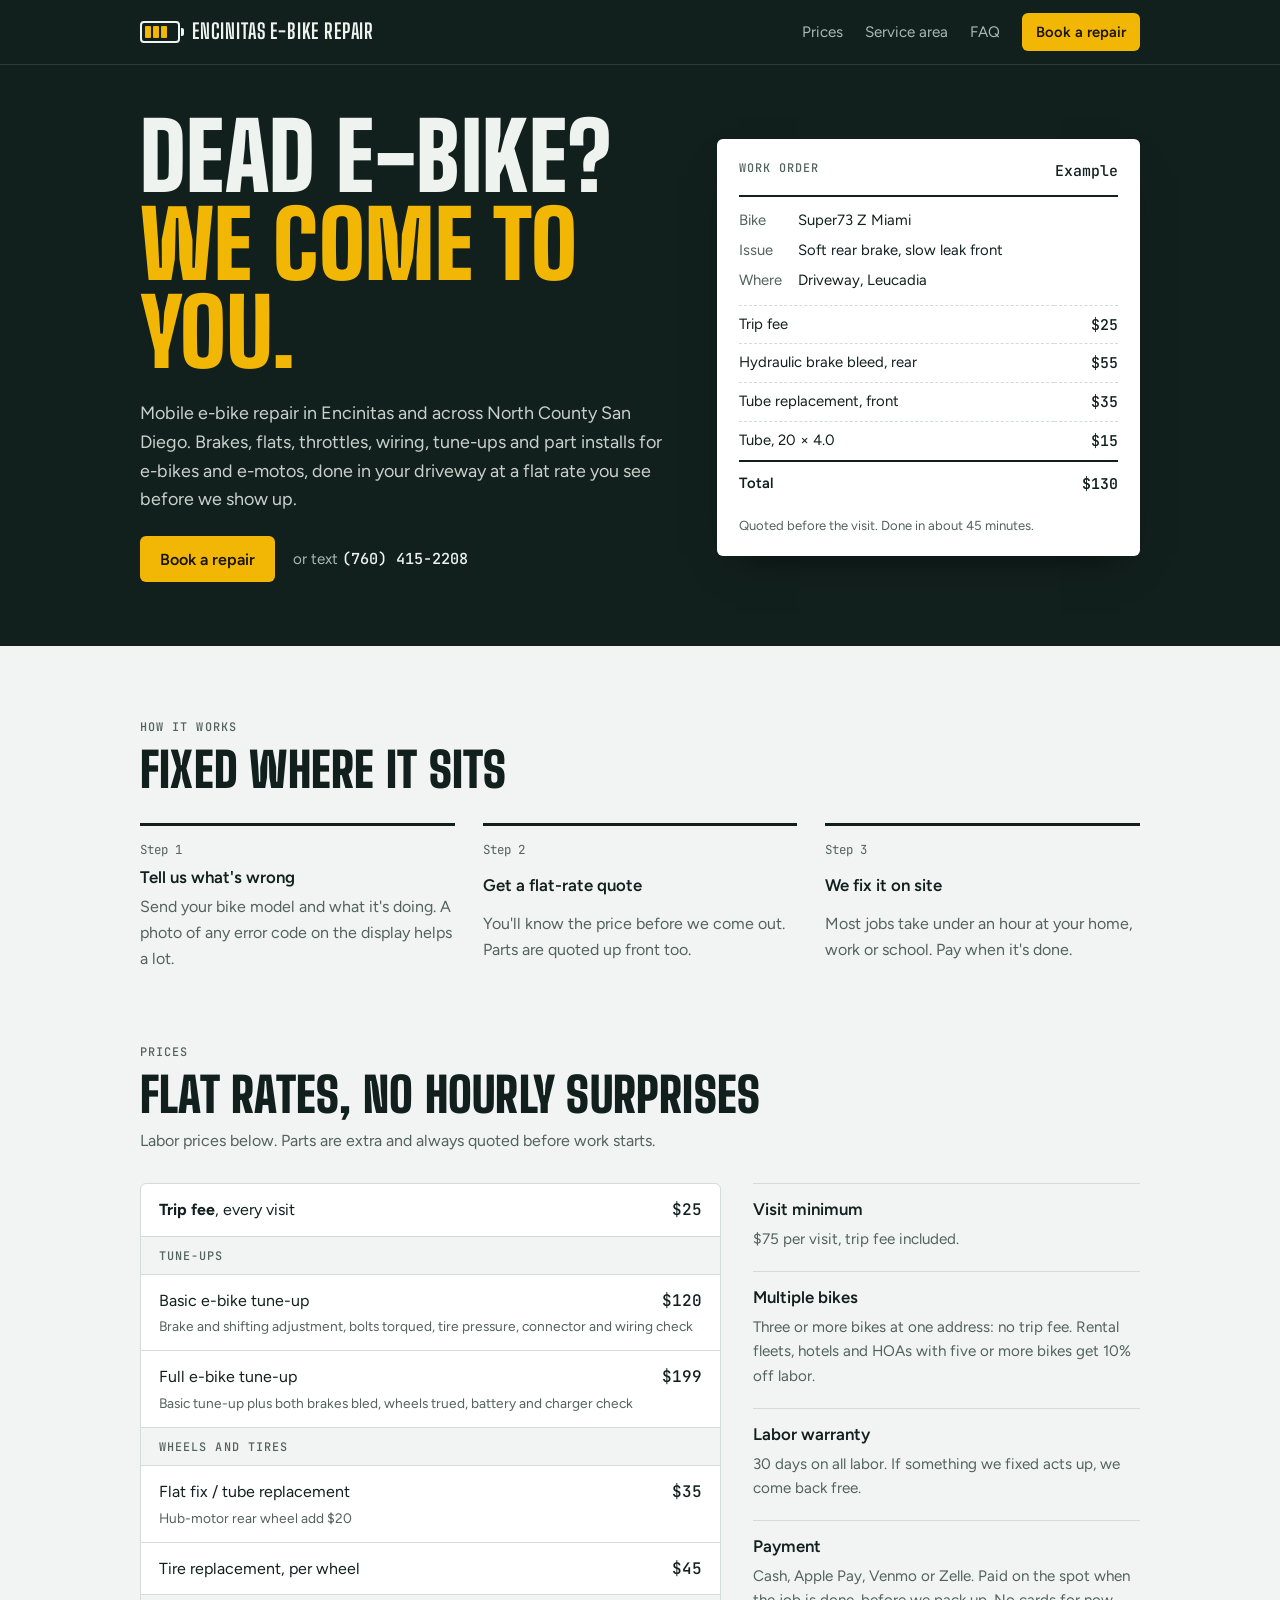
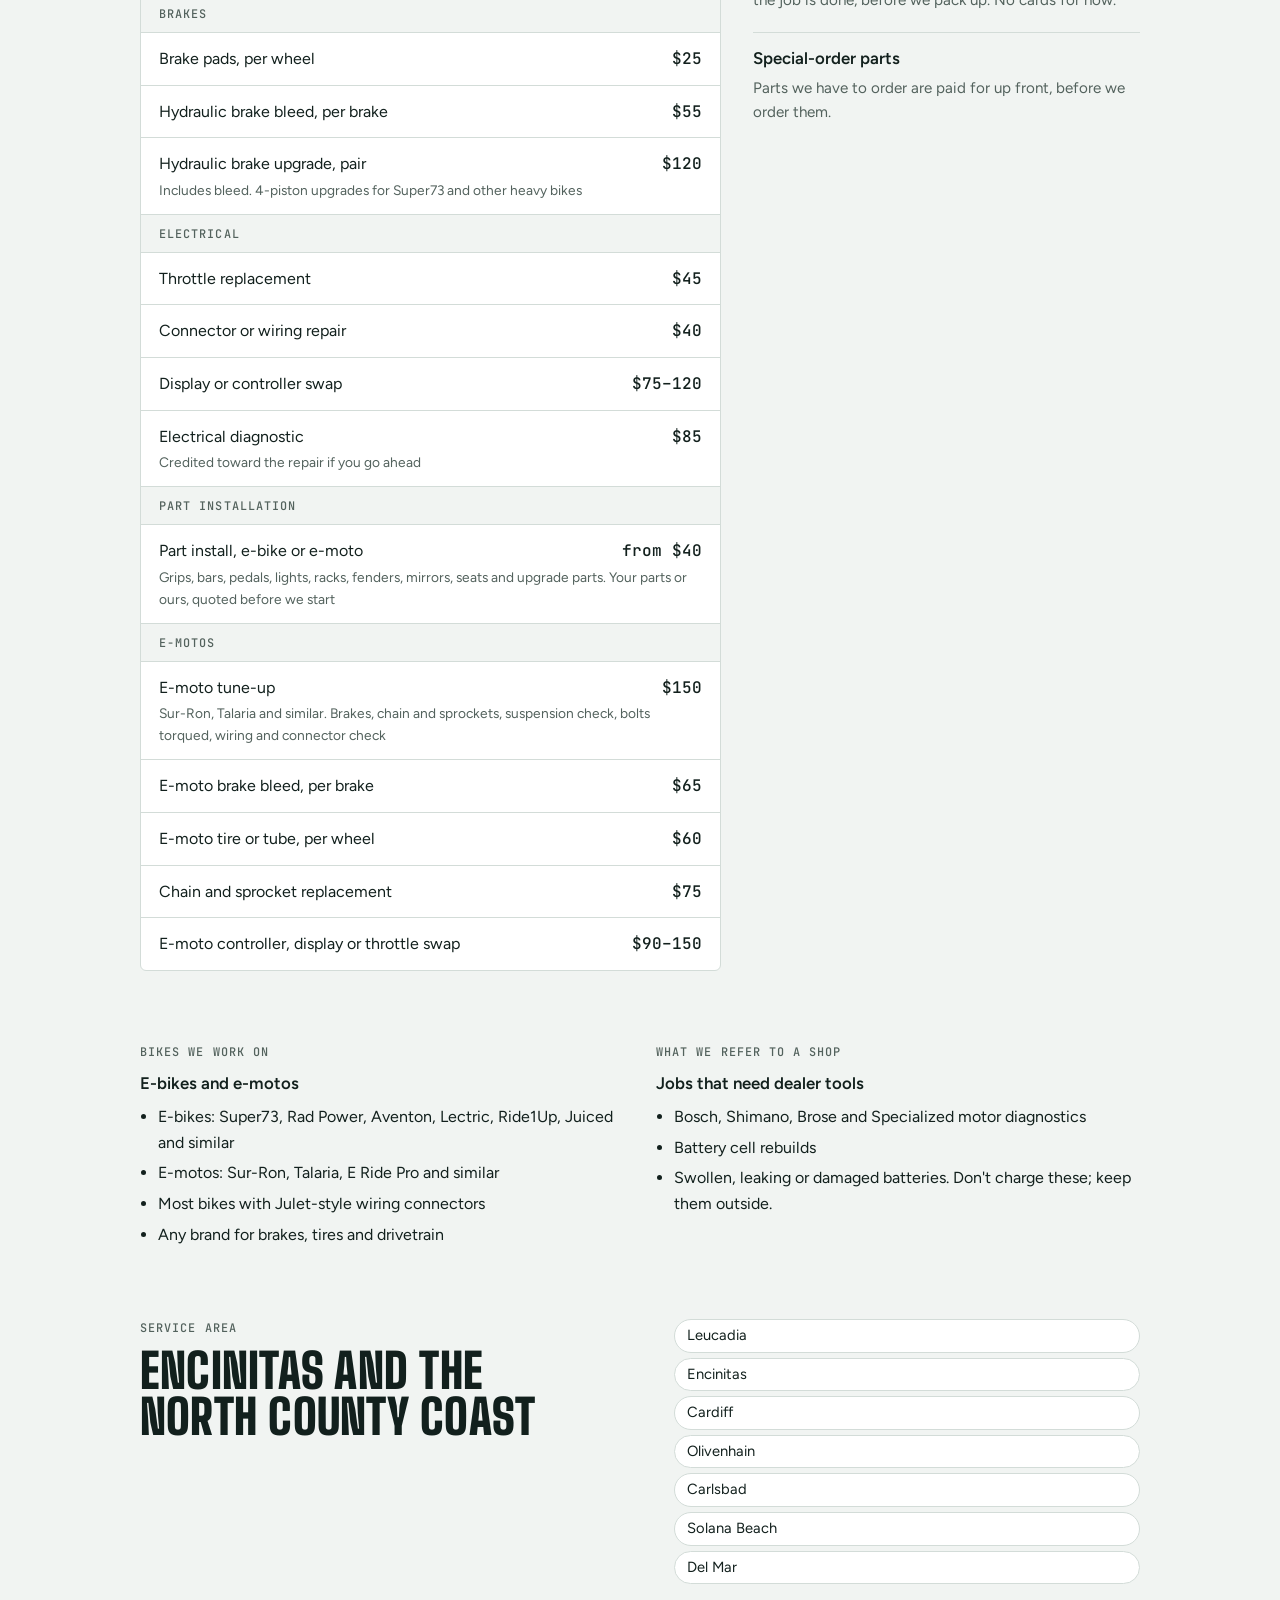
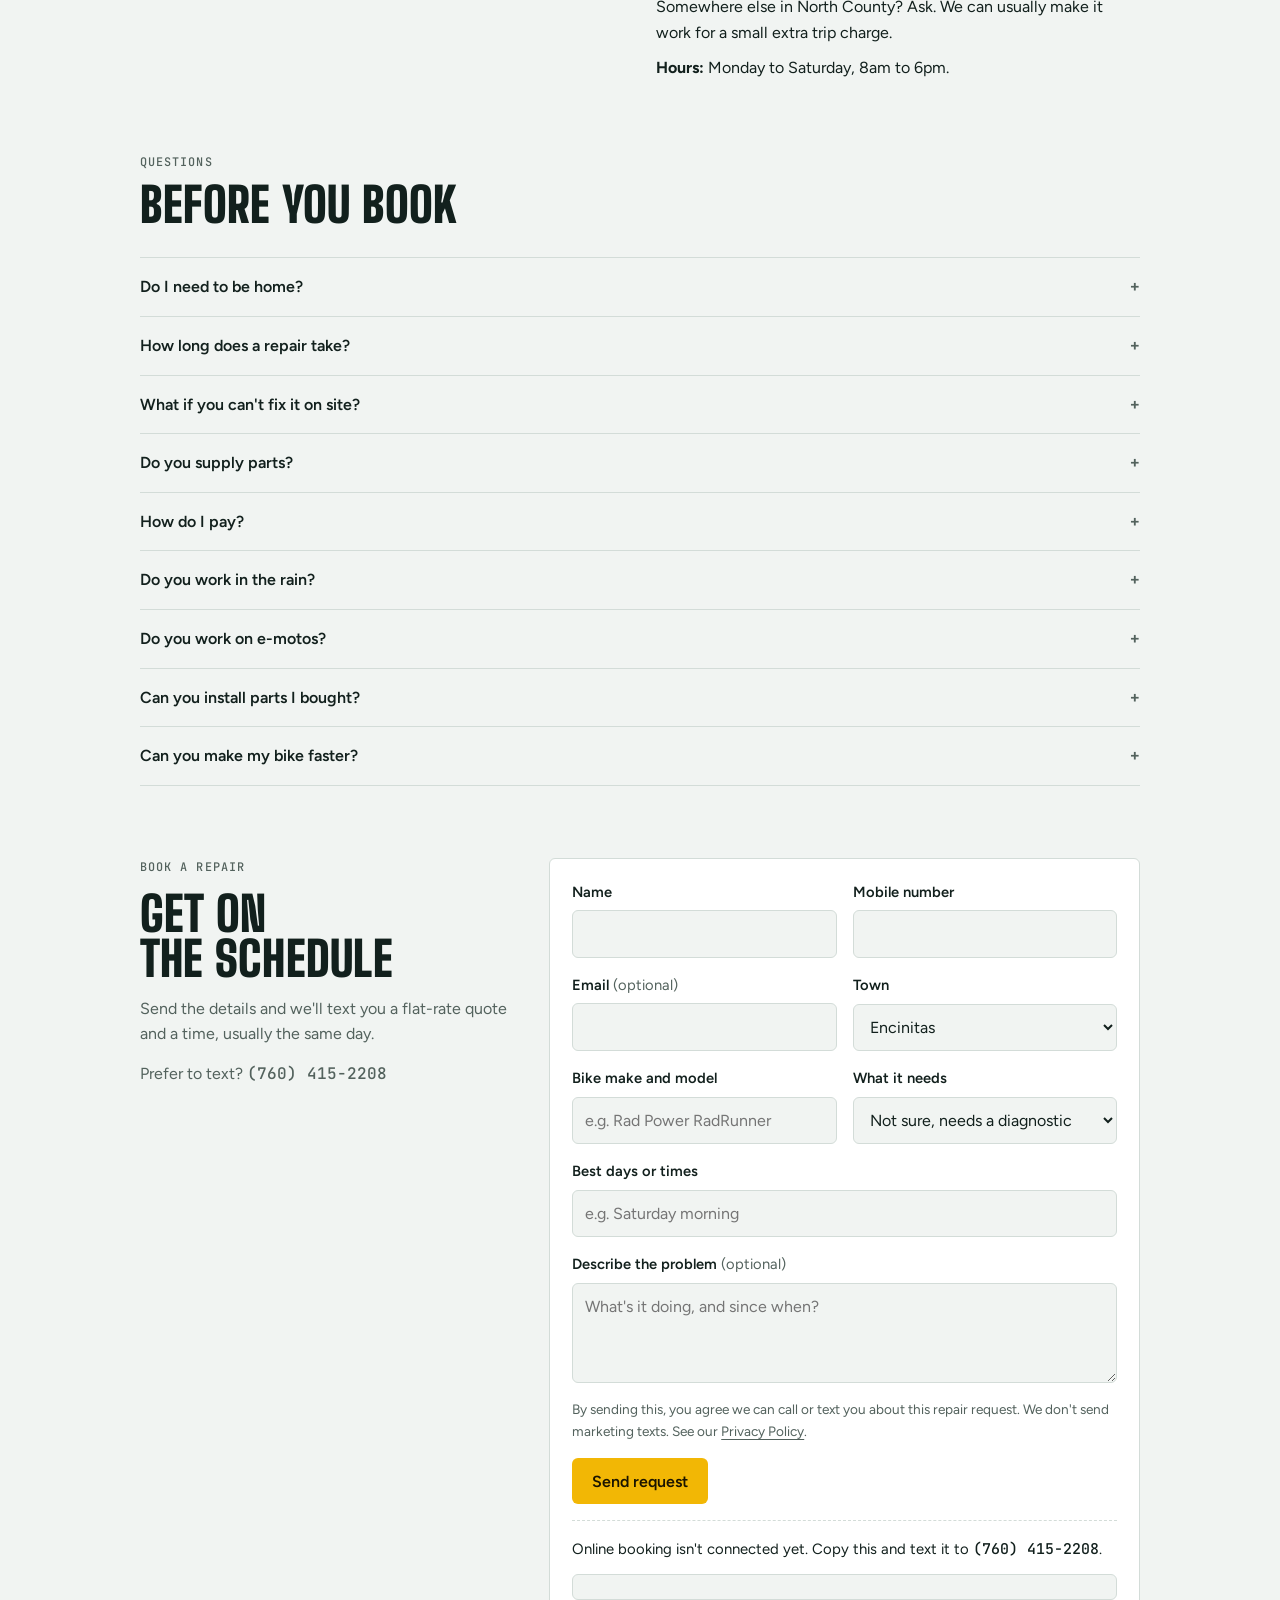
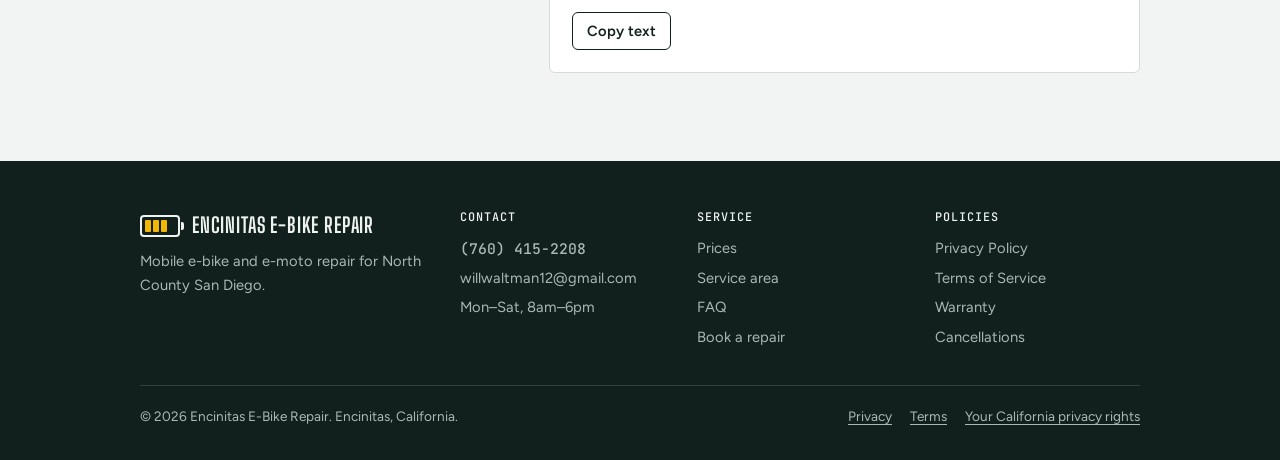
==== commit fbb9d2cc: "Add e-moto repair and part installation services Co-Authored-By: Claude Opus 5.5 <noreply@anthropic." ====
--- a/index.html
+++ b/index.html
@@ -5,9 +5,9 @@
 <meta name="viewport" content="width=device-width, initial-scale=1, viewport-fit=cover">
 <title>Mobile E-Bike Repair in Encinitas | Encinitas E-Bike Repair</title>
 <meta name="claude:viewport-fit-sides" content="cover">
-<meta name="description" content="Mobile e-bike repair in Encinitas, Leucadia, Cardiff, Carlsbad and Solana Beach. We come to you: flat-rate brakes, flats, throttles, wiring and tune-ups.">
+<meta name="description" content="Mobile e-bike and e-moto repair in Encinitas, Leucadia, Cardiff, Carlsbad and Solana Beach. We come to you: brakes, flats, wiring, tune-ups and part installs.">
 <meta property="og:title" content="Mobile E-Bike Repair in Encinitas | Encinitas E-Bike Repair">
-<meta property="og:description" content="Mobile e-bike repair in Encinitas and North County San Diego. We come to you.">
+<meta property="og:description" content="Mobile e-bike and e-moto repair in Encinitas and North County San Diego. We come to you.">
 <link rel="canonical" href="https://encinitasebikerepair.com/">
 <meta property="og:site_name" content="Encinitas E-Bike Repair">
 <meta property="og:url" content="https://encinitasebikerepair.com/">
@@ -17,7 +17,7 @@
 <meta property="og:locale" content="en_US">
 <meta name="twitter:card" content="summary_large_image">
 <meta name="twitter:title" content="Mobile E-Bike Repair in Encinitas | Encinitas E-Bike Repair">
-<meta name="twitter:description" content="Mobile e-bike repair in Encinitas and North County San Diego. We come to you.">
+<meta name="twitter:description" content="Mobile e-bike and e-moto repair in Encinitas and North County San Diego. We come to you.">
 <meta name="twitter:image" content="https://encinitasebikerepair.com/og-image.png">
 <meta name="theme-color" content="#12201d">
 <link rel="apple-touch-icon" href="apple-touch-icon.png">
@@ -35,7 +35,7 @@
   "@type": "BicycleStore",
   "@id": "https://encinitasebikerepair.com/#business",
   "name": "Encinitas E-Bike Repair",
-  "description": "Mobile e-bike repair in Encinitas and North County San Diego. Flat-rate brakes, flats, throttles, wiring and tune-ups, done at your home.",
+  "description": "Mobile e-bike and e-moto repair in Encinitas and North County San Diego. Brakes, flats, wiring, tune-ups and part installation, done at your home.",
   "url": "https://encinitasebikerepair.com/",
   "telephone": "+1-760-415-2208",
   "email": "willwaltman12@gmail.com",
@@ -103,7 +103,7 @@
   ],
   "hasOfferCatalog": {
     "@type": "OfferCatalog",
-    "name": "E-bike repair services",
+    "name": "E-bike and e-moto repair services",
     "itemListElement": [
       {
         "@type": "Offer",
@@ -193,6 +193,51 @@
           "name": "Electrical diagnostic"
         },
         "price": "85",
+        "priceCurrency": "USD"
+      },
+      {
+        "@type": "Offer",
+        "itemOffered": {
+          "@type": "Service",
+          "name": "E-bike or e-moto part installation"
+        },
+        "price": "40",
+        "priceCurrency": "USD"
+      },
+      {
+        "@type": "Offer",
+        "itemOffered": {
+          "@type": "Service",
+          "name": "E-moto tune-up"
+        },
+        "price": "150",
+        "priceCurrency": "USD"
+      },
+      {
+        "@type": "Offer",
+        "itemOffered": {
+          "@type": "Service",
+          "name": "E-moto brake bleed, per brake"
+        },
+        "price": "65",
+        "priceCurrency": "USD"
+      },
+      {
+        "@type": "Offer",
+        "itemOffered": {
+          "@type": "Service",
+          "name": "E-moto tire or tube, per wheel"
+        },
+        "price": "60",
+        "priceCurrency": "USD"
+      },
+      {
+        "@type": "Offer",
+        "itemOffered": {
+          "@type": "Service",
+          "name": "Chain and sprocket replacement"
+        },
+        "price": "75",
         "priceCurrency": "USD"
       }
     ]
@@ -220,7 +265,7 @@
     <div class="wrap">
       <div class="hero-copy">
         <h1>Dead e-bike?<br><span>We come to you.</span></h1>
-        <p class="lede">Mobile e-bike repair in Encinitas and across North County San Diego. Brakes, flats, throttles, wiring and tune-ups, fixed in your driveway at a flat rate you see before we show up.</p>
+        <p class="lede">Mobile e-bike repair in Encinitas and across North County San Diego. Brakes, flats, throttles, wiring, tune-ups and part installs for e-bikes and e-motos, done in your driveway at a flat rate you see before we show up.</p>
         <div class="cta-row">
           <a class="btn" href="#book">Book a repair</a>
           <span class="alt">or text <span class="num">(760) 415-2208</span></span>
@@ -277,6 +322,14 @@
           <div class="board-row"><span>Connector or wiring repair</span><span class="num">$40</span></div>
           <div class="board-row"><span>Display or controller swap</span><span class="num">$75–120</span></div>
           <div class="board-row"><span>Electrical diagnostic</span><span class="num">$85</span><small>Credited toward the repair if you go ahead</small></div>
+          <div class="board-group eyebrow">Part installation</div>
+          <div class="board-row"><span>Part install, e-bike or e-moto</span><span class="num">from $40</span><small>Grips, bars, pedals, lights, racks, fenders, mirrors, seats and upgrade parts. Your parts or ours, quoted before we start</small></div>
+          <div class="board-group eyebrow">E-motos</div>
+          <div class="board-row"><span>E-moto tune-up</span><span class="num">$150</span><small>Sur-Ron, Talaria and similar. Brakes, chain and sprockets, suspension check, bolts torqued, wiring and connector check</small></div>
+          <div class="board-row"><span>E-moto brake bleed, per brake</span><span class="num">$65</span></div>
+          <div class="board-row"><span>E-moto tire or tube, per wheel</span><span class="num">$60</span></div>
+          <div class="board-row"><span>Chain and sprocket replacement</span><span class="num">$75</span></div>
+          <div class="board-row"><span>E-moto controller, display or throttle swap</span><span class="num">$90–150</span></div>
         </div>
         <div class="side-notes">
           <div class="note-block"><h3>Visit minimum</h3><p>$75 per visit, trip fee included.</p></div>
@@ -293,9 +346,10 @@
     <div class="wrap cols">
       <div>
         <span class="eyebrow">Bikes we work on</span>
-        <h3>Hub-motor, fat-tire and commuter e-bikes</h3>
+        <h3>E-bikes and e-motos</h3>
         <ul>
-          <li>Super73, Rad Power, Aventon, Lectric, Ride1Up, Juiced and similar</li>
+          <li>E-bikes: Super73, Rad Power, Aventon, Lectric, Ride1Up, Juiced and similar</li>
+          <li>E-motos: Sur-Ron, Talaria, E Ride Pro and similar</li>
           <li>Most bikes with Julet-style wiring connectors</li>
           <li>Any brand for brakes, tires and drivetrain</li>
         </ul>
@@ -338,6 +392,8 @@
         <details><summary>Do you supply parts?</summary><p>Yes. We carry common tubes, pads, throttles, connectors and chains. For anything else we order it, quote it first, and come back to install it.</p></details>
         <details><summary>How do I pay?</summary><p>Cash, Apple Pay, Venmo or Zelle. We don't take credit or debit cards yet. You pay when the job is done and you've seen the bike working. If you won't be home, you pay up front by Apple Pay, Venmo or Zelle.</p></details>
         <details><summary>Do you work in the rain?</summary><p>We need a dry, covered spot like a garage or carport to work on electrical parts. If there isn't one, we'll reschedule at no charge.</p></details>
+        <details><summary>Do you work on e-motos?</summary><p>Yes. We do tune-ups, brakes, tires, chains and sprockets, wiring, and part installs on Sur-Ron, Talaria, E Ride Pro and similar e-motos. In California most e-motos are off-highway vehicles, not e-bikes, so they need to be ridden off-road or registered for the street.</p></details>
+        <details><summary>Can you install parts I bought?</summary><p>Yes. Send us what you bought and we'll quote the install. We warranty our labor, but the part itself is covered by whoever sold it.</p></details>
         <details><summary>Can you make my bike faster?</summary><p>We don't remove speed limiters or set up bikes to go past California's legal e-bike class limits for street riding.</p></details>
       </div>
     </div>
@@ -365,7 +421,7 @@
         <div class="row">
           <div class="field"><label for="bike">Bike make and model</label><input id="bike" name="bike" placeholder="e.g. Rad Power RadRunner" required></div>
           <div class="field"><label for="job">What it needs</label>
-            <select id="job" name="job"><option>Not sure, needs a diagnostic</option><option>Flat tire</option><option>Brakes</option><option>Throttle or display</option><option>Won't power on</option><option>Tune-up</option><option>Brake upgrade</option><option>Something else</option></select>
+            <select id="job" name="job"><option>Not sure, needs a diagnostic</option><option>Flat tire</option><option>Brakes</option><option>Throttle or display</option><option>Won't power on</option><option>Tune-up</option><option>Brake upgrade</option><option>Part installation</option><option>E-moto repair</option><option>Something else</option></select>
           </div>
         </div>
         <div class="field"><label for="when">Best days or times</label><input id="when" name="when" placeholder="e.g. Saturday morning"></div>
@@ -389,7 +445,7 @@
     <div class="foot-grid">
       <div>
         <a class="brand" href="index.html"><span class="batt" aria-hidden="true"><i></i><i></i><i></i><i class="off"></i></span>Encinitas E-Bike Repair</a>
-        <p>Mobile e-bike repair for North County San Diego.</p>
+        <p>Mobile e-bike and e-moto repair for North County San Diego.</p>
       </div>
       <div>
         <h3>Contact</h3>
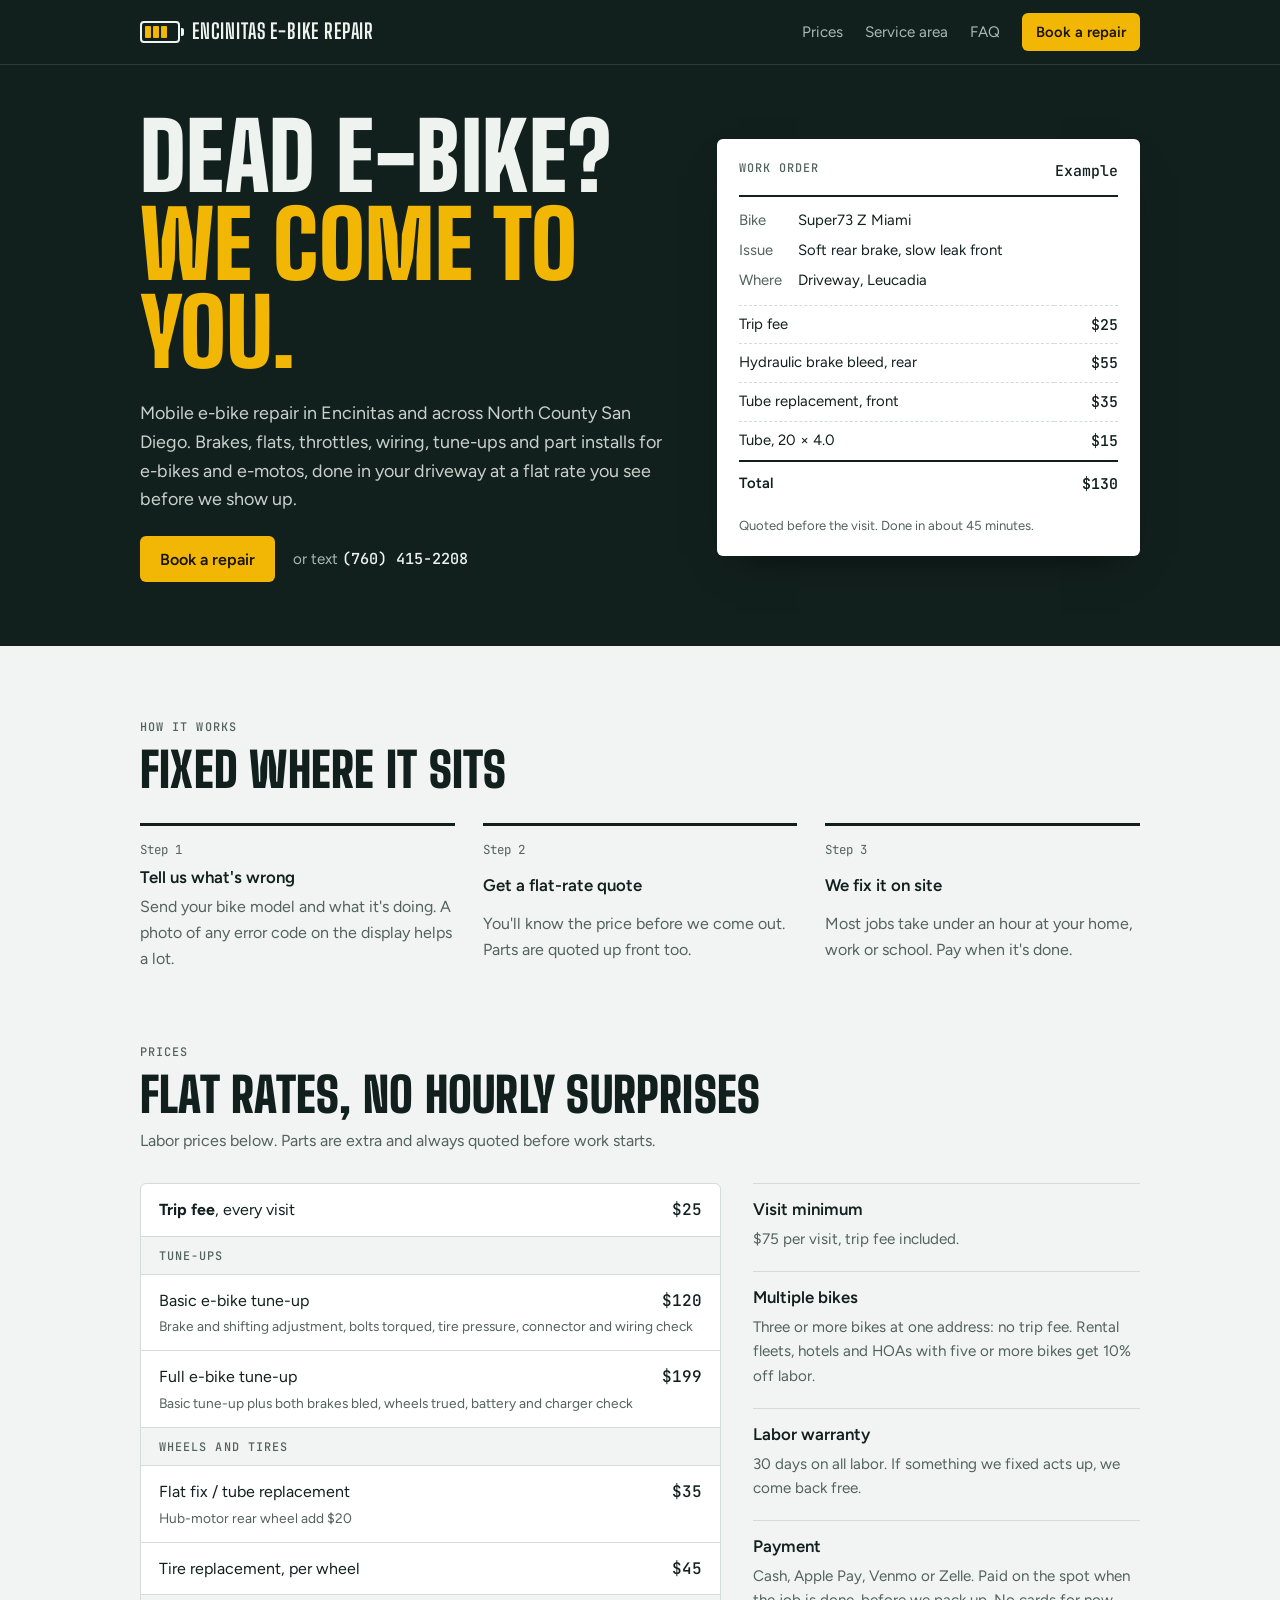
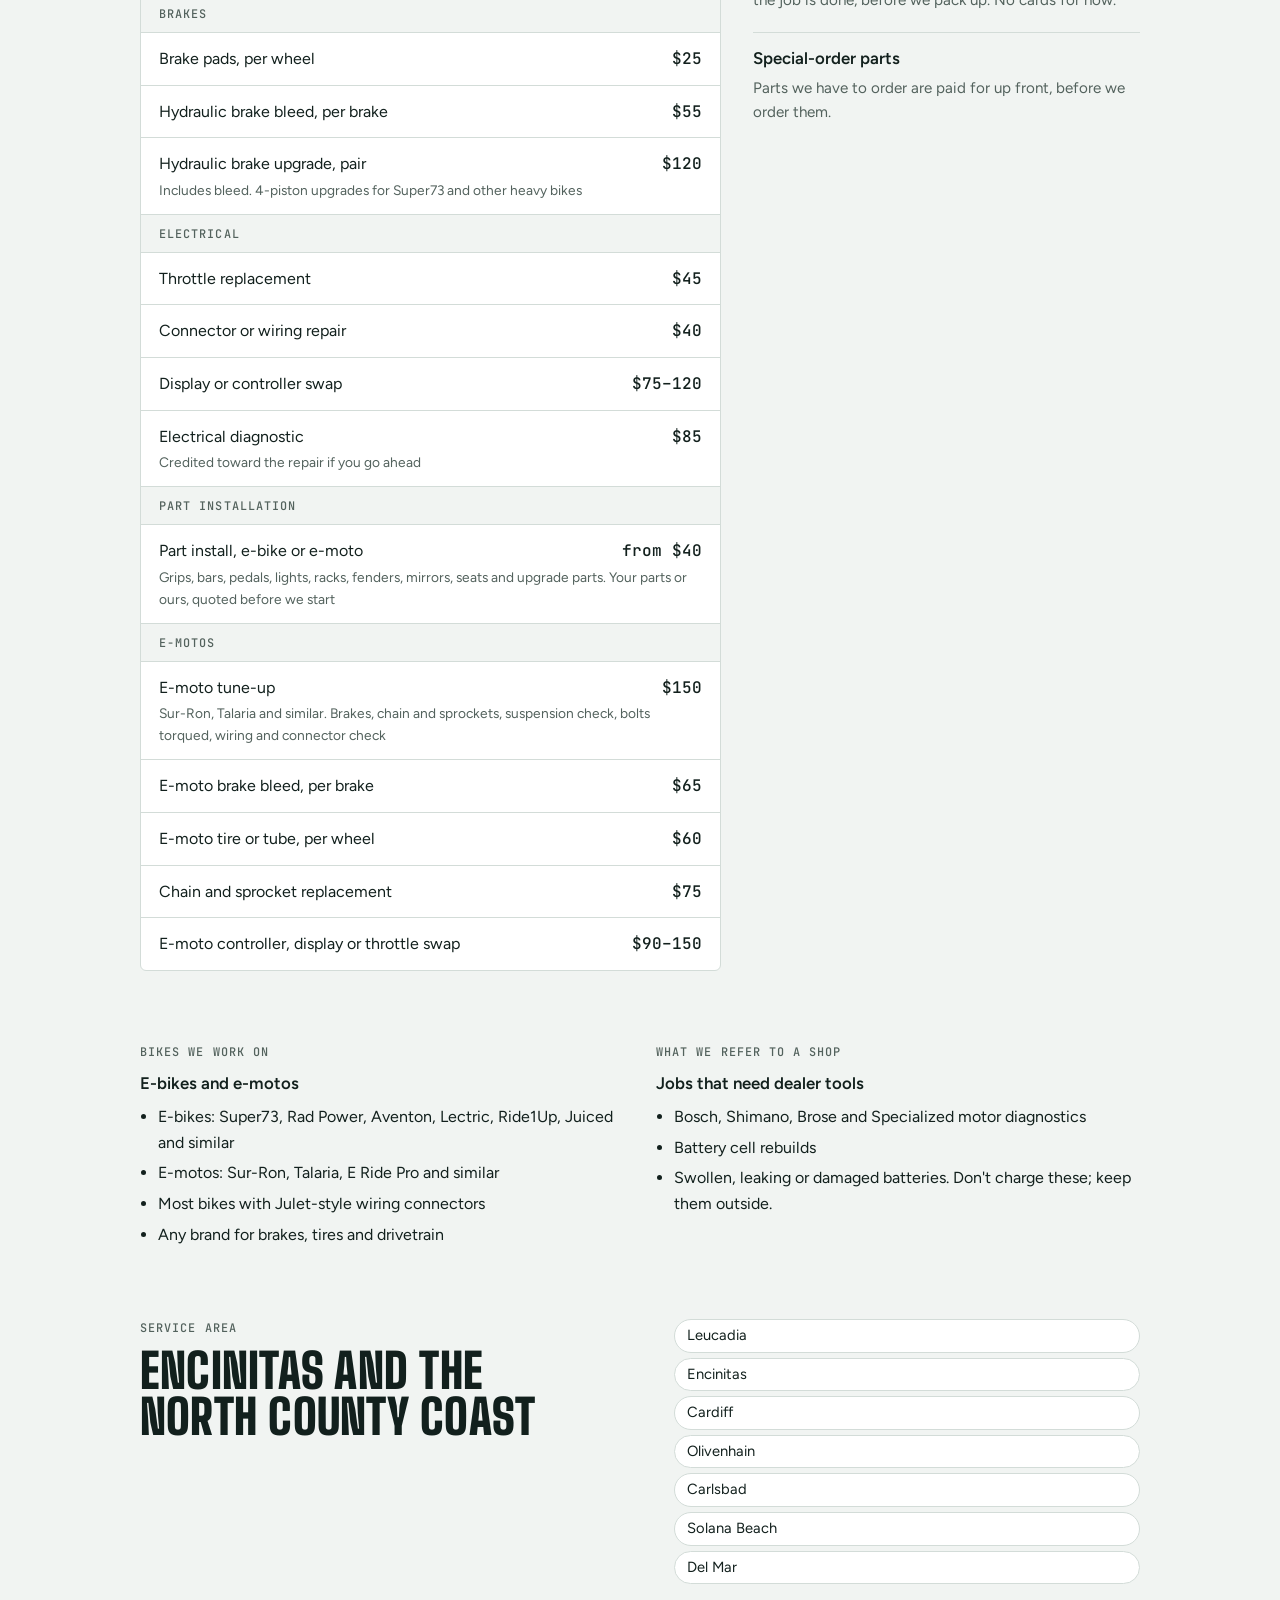
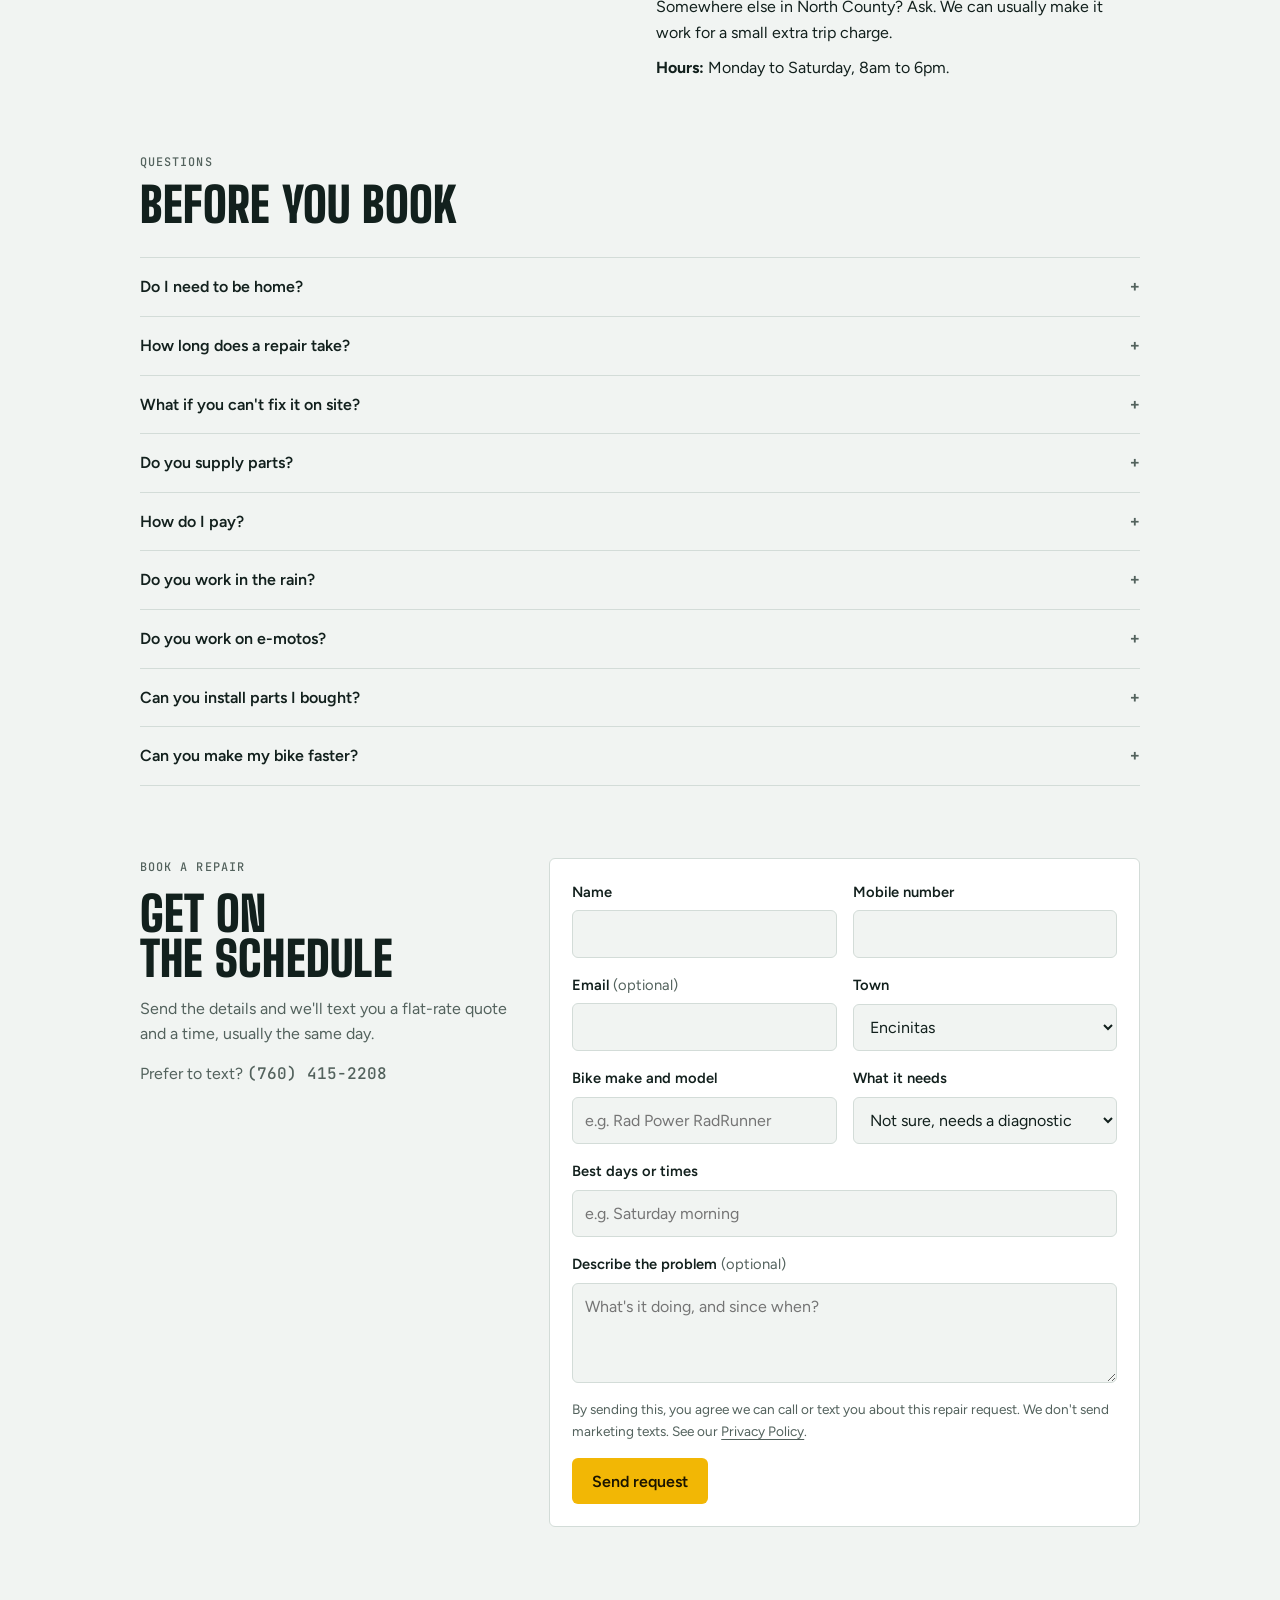
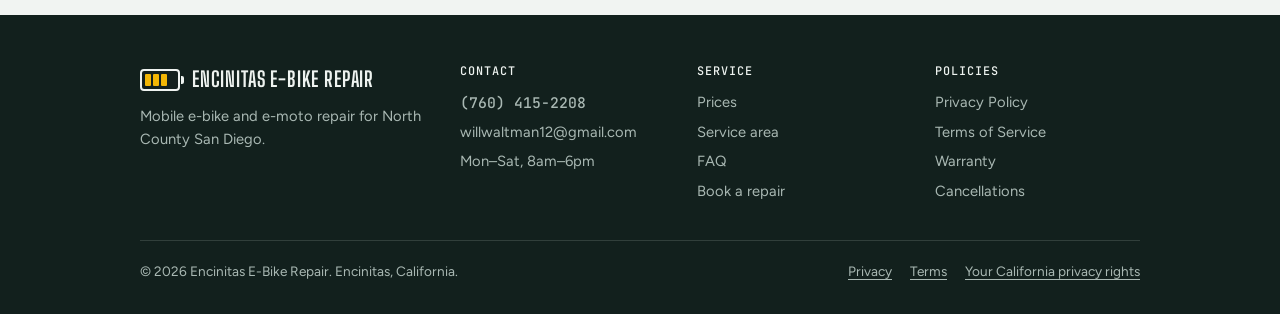
==== commit 1c227beb: "Fix always-visible booking fallback and stale cached styles - [hidden] now always hides (the .fallba" ====
--- a/index.html
+++ b/index.html
@@ -28,7 +28,7 @@
 <link rel="preload" as="style" href="https://fonts.googleapis.com/css2?family=Big+Shoulders+Display:wght@700;900&family=Figtree:wght@400;500;600&family=JetBrains+Mono:wght@500&display=swap">
 <link rel="stylesheet" href="https://fonts.googleapis.com/css2?family=Big+Shoulders+Display:wght@700;900&family=Figtree:wght@400;500;600&family=JetBrains+Mono:wght@500&display=swap" media="print" onload="this.media='all'">
 <noscript><link rel="stylesheet" href="https://fonts.googleapis.com/css2?family=Big+Shoulders+Display:wght@700;900&family=Figtree:wght@400;500;600&family=JetBrains+Mono:wght@500&display=swap"></noscript>
-<link rel="stylesheet" href="styles.css">
+<link rel="stylesheet" href="styles.css?v=20261105">
 <script type="application/ld+json">
 {
   "@context": "https://schema.org",
@@ -247,6 +247,12 @@
 </head>
 <body>
 <a class="skip" href="#main">Skip to content</a>
+<div class="promo" data-ends="2026-12-01T00:00:00-08:00">
+  <div class="wrap">
+    <p><strong>November special: 25% off all labor</strong> <span class="promo-more">on repairs done by Nov 30. Trip fee and parts not included.</span><span class="promo-short">through Nov 30.</span></p>
+    <a href="#book">Book now</a>
+  </div>
+</div>
 
 <header class="site-header">
   <div class="wrap">
@@ -332,6 +338,7 @@
           <div class="board-row"><span>E-moto controller, display or throttle swap</span><span class="num">$90–150</span></div>
         </div>
         <div class="side-notes">
+          <div class="note-block promo-note" data-ends="2026-12-01T00:00:00-08:00"><h3>November special</h3><p>25% off all labor prices on this page, on repairs done by November 30. Trip fee and parts are full price.</p></div>
           <div class="note-block"><h3>Visit minimum</h3><p>$75 per visit, trip fee included.</p></div>
           <div class="note-block"><h3>Multiple bikes</h3><p>Three or more bikes at one address: no trip fee. Rental fleets, hotels and HOAs with five or more bikes get 10% off labor.</p></div>
           <div class="note-block"><h3>Labor warranty</h3><p>30 days on all labor. If something we fixed acts up, we come back free.</p></div>
@@ -431,7 +438,7 @@
         <p class="form-msg" id="form-msg" role="status" hidden></p>
         <div><button class="btn" type="submit" id="submit">Send request</button></div>
         <div class="fallback" id="fallback" hidden>
-          <p class="form-msg">Online booking isn't connected yet. Copy this and text it to <span class="num">(760) 415-2208</span>.</p>
+          <p class="form-msg err">We couldn't send your request. Copy this and text it to <span class="num">(760) 415-2208</span> instead.</p>
           <pre id="fallback-text"></pre>
           <div><button class="btn ghost small" type="button" id="copy">Copy text</button> <span class="form-msg ok" id="copied" hidden>Copied</span></div>
         </div>
@@ -481,6 +488,6 @@
   </div>
 </footer>
 
-<script src="script.js"></script>
+<script src="script.js?v=20261105"></script>
 </body>
 </html>
--- a/styles.css
+++ b/styles.css
@@ -35,6 +35,7 @@
 }
 
 *, *::before, *::after { box-sizing: border-box; }
+[hidden] { display: none !important; }
 html { scroll-behavior: smooth; }
 body { margin: 0; background: var(--bg); color: var(--ink); font-family: var(--body); font-size: 16px; line-height: 1.6; -webkit-font-smoothing: antialiased; }
 img, svg { max-width: 100%; }
@@ -50,6 +51,14 @@
 p { margin: 0; }
 .eyebrow { font-family: var(--mono); font-size: 0.74rem; font-weight: 500; letter-spacing: 0.09em; text-transform: uppercase; color: var(--muted); }
 .num { font-family: var(--mono); font-variant-numeric: tabular-nums; font-weight: 500; }
+
+/* Promo strip (above the header; removed by script.js after its end date) */
+.promo { background: var(--charge); color: var(--charge-ink); font-size: 0.93rem; }
+.promo .wrap { display: flex; flex-wrap: wrap; align-items: center; justify-content: center; gap: 4px 16px; min-height: 44px; padding-block: 8px; text-align: center; }
+.promo a { font-weight: 600; white-space: nowrap; }
+.promo-note { border-top: 3px solid var(--charge); }
+.promo-short { display: none; }
+@media (max-width: 560px) { .promo-more { display: none; } .promo-short { display: inline; } .promo .wrap { gap: 2px 12px; min-height: 40px; padding-block: 6px; } }
 
 /* Header */
 body::before { content: ""; position: fixed; inset: 0 0 auto; height: env(safe-area-inset-top, 0px); z-index: 30; background: var(--band); }
